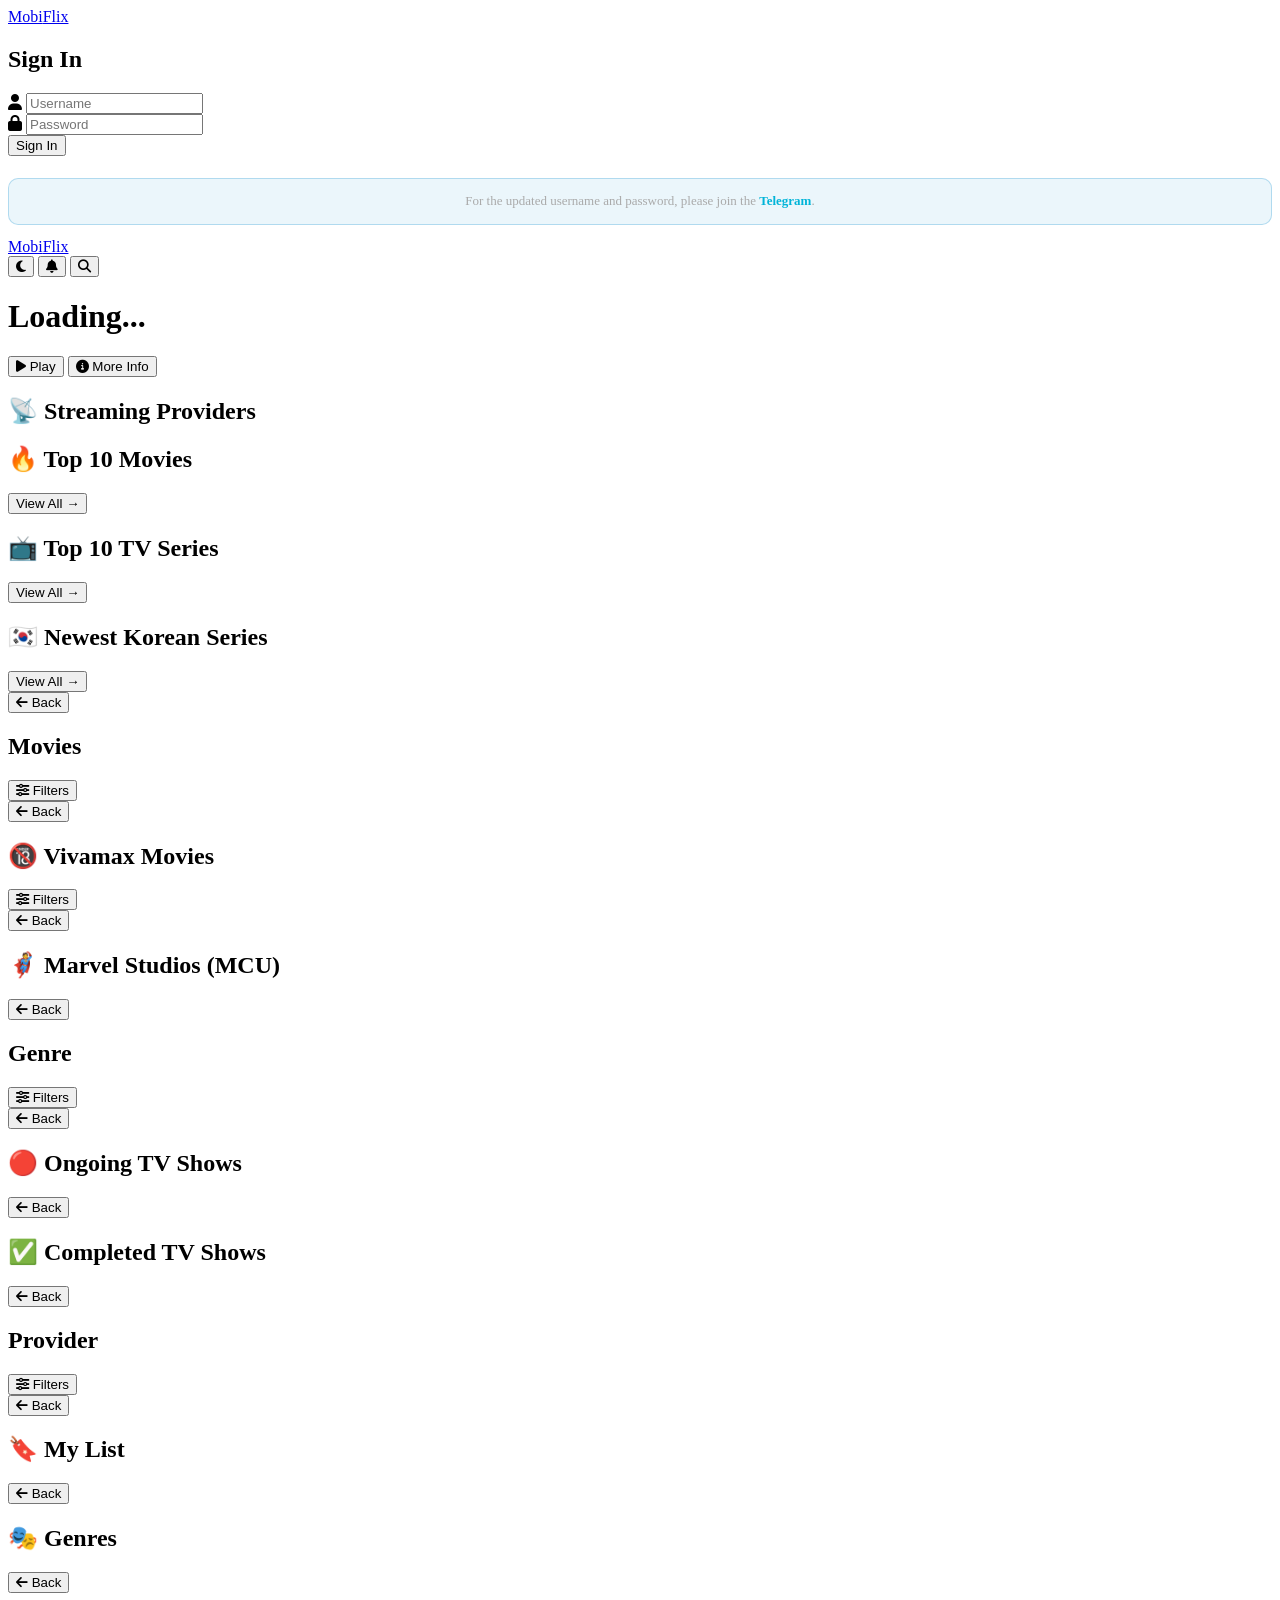
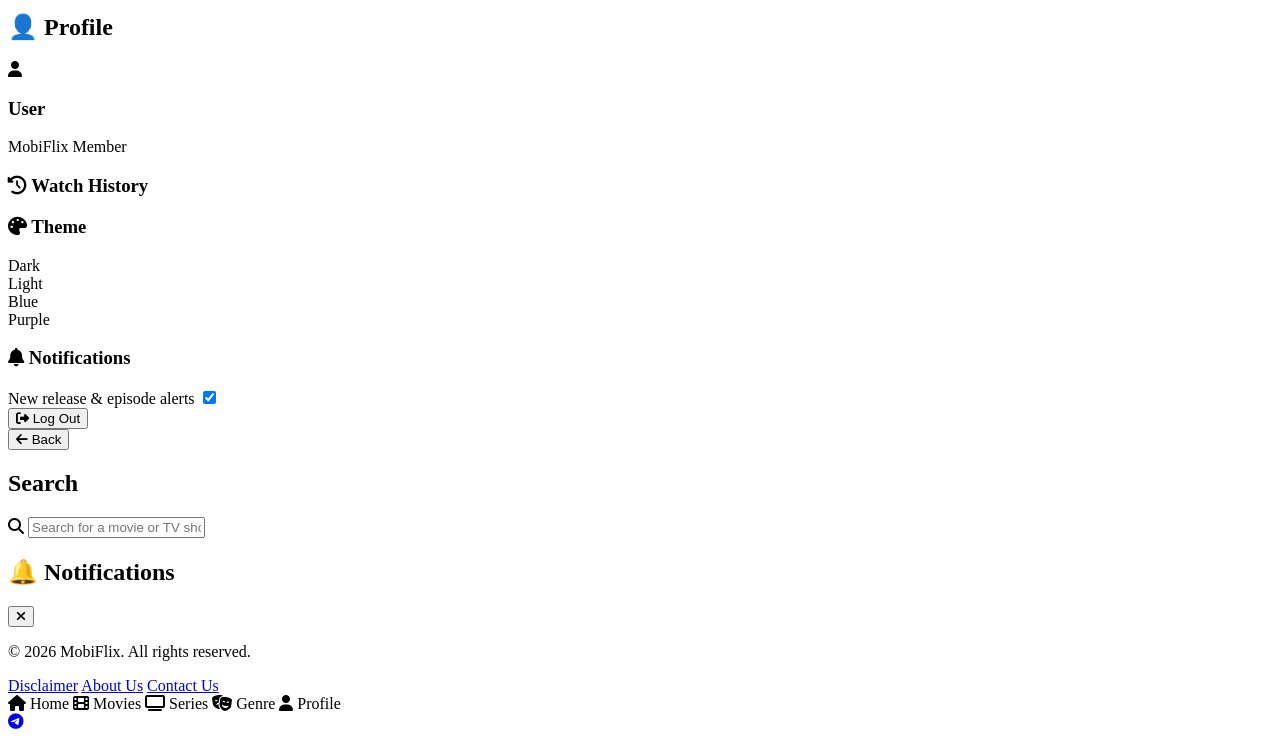
==== index.html @ f65ee51c "Add files via upload" ====
<!DOCTYPE html>
<html lang="en">
<head>
  <meta charset="UTF-8" />
  <meta name="viewport" content="width=device-width, initial-scale=1.0, viewport-fit=cover"/>
  <meta http-equiv="Cache-Control" content="no-cache, no-store, must-revalidate">
  <meta http-equiv="Pragma" content="no-cache">
  <meta http-equiv="Expires" content="0">
  <title>MobiFlix</title>

  <link rel="stylesheet" href="home.css?v=68">
  <link rel="manifest" href="manifest.json?v=68">
  <link rel="stylesheet" href="https://cdnjs.cloudflare.com/ajax/libs/font-awesome/6.5.1/css/all.min.css">
  <script defer src="auth.js?v=68"></script>
  <script defer src="home.js?v=68"></script>

  <style>
    .login-telegram-note {
      color: #aaa;
      font-size: 13px;
      text-align: center;
      margin-top: 22px;
      line-height: 1.6;
      padding: 12px 14px;
      background: rgba(0, 136, 204, 0.08);
      border: 1px solid rgba(0, 136, 204, 0.25);
      border-radius: 10px;
    }
    .login-telegram-note a {
      color: #00b4d8;
      font-weight: 700;
      text-decoration: none;
      transition: 0.2s;
    }
    .login-telegram-note a:hover {
      color: #fff;
      text-decoration: underline;
    }

    .telegram-float-login {
      position: fixed;
      right: 20px;
      bottom: 20px;
      width: 52px;
      height: 52px;
      border-radius: 50%;
      background: linear-gradient(135deg, #0088cc, #00b4d8);
      display: flex;
      align-items: center;
      justify-content: center;
      color: #fff;
      font-size: 26px;
      text-decoration: none;
      box-shadow: 0 6px 24px rgba(0, 136, 204, 0.5);
      z-index: 100000;
      cursor: pointer;
      transition: transform 0.25s cubic-bezier(0.2, 0, 0, 1), box-shadow 0.25s;
      animation: telegramPulse 2.5s infinite;
    }
    .telegram-float-login:hover {
      transform: scale(1.12);
      box-shadow: 0 10px 34px rgba(0, 136, 204, 0.8), 0 0 0 8px rgba(0, 136, 204, 0.12);
    }
    .telegram-float-login i { margin-left: -1px; }

    body:not(.locked) .telegram-float-login { display: none !important; }
    body.locked .telegram-float { display: none !important; }

    @keyframes telegramPulse {
      0%   { box-shadow: 0 6px 24px rgba(0, 136, 204, 0.5), 0 0 0 0 rgba(0, 136, 204, 0.5); }
      70%  { box-shadow: 0 6px 24px rgba(0, 136, 204, 0.5), 0 0 0 14px rgba(0, 136, 204, 0); }
      100% { box-shadow: 0 6px 24px rgba(0, 136, 204, 0.5), 0 0 0 0 rgba(0, 136, 204, 0); }
    }
  </style>

  <script>
    (function() {
      const CURRENT_VERSION = 'v68';
      const CHECK_INTERVAL = 60000;

      async function checkForUpdates() {
        try {
          const res = await fetch('/version.json?t=' + Date.now(), { cache: 'no-store' });
          if (!res.ok) return;
          const data = await res.json();

          if (data.version && data.version !== CURRENT_VERSION) {
            console.log('[MobiFlix] New version:', data.version);
            if ('caches' in window) {
              const cacheNames = await caches.keys();
              await Promise.all(cacheNames.map(name => caches.delete(name)));
            }
            const url = new URL(window.location.href);
            url.searchParams.set('v', data.version);
            window.location.replace(url.toString());
          }
        } catch (e) {}
      }

      checkForUpdates();
      window.addEventListener('focus', checkForUpdates);
      setInterval(checkForUpdates, CHECK_INTERVAL);
    })();
  </script>
</head>

<body>

  <!-- ===== LOGIN SCREEN ===== -->
  <div class="login-screen" id="login-screen">
    <div class="login-bg"></div>
    <div class="login-box">
      <a href="#" class="login-logo">Mobi<span>Flix</span></a>
      <h2>Sign In</h2>
      <form id="login-form">
        <div class="login-field">
          <i class="fa fa-user"></i>
          <input type="text" id="login-username" placeholder="Username" autocomplete="username" />
        </div>
        <div class="login-field">
          <i class="fa fa-lock"></i>
          <input type="password" id="login-password" placeholder="Password" autocomplete="current-password" />
        </div>
        <div class="login-error" id="login-error" style="display:none;"></div>
        <button type="submit" class="login-btn">Sign In</button>
      </form>

      <p class="login-telegram-note">
        For the updated username and password, please join the
        <a href="https://telegram.me/mobiflixhub" target="_blank" rel="noopener">Telegram</a>.
      </p>
    </div>
  </div>

  <!-- ===== SNOW EFFECT CONTAINER ===== -->
  <div id="snow-container"></div>

  <!-- ===== BUONG APP ===== -->
  <div id="app-content">

    <!-- ===== NAVBAR ===== -->
    <nav class="navbar">
      <div class="nav-left">
        <a href="index.html" class="logo">Mobi<span>Flix</span></a>
      </div>
      <div class="nav-right">
        <button class="nav-icon-btn" onclick="toggleTheme()" aria-label="Toggle theme">
          <i class="fa fa-moon" id="theme-toggle-icon"></i>
        </button>
        <button class="nav-icon-btn" onclick="openNotifications()" aria-label="Notifications" style="position:relative;">
          <i class="fa fa-bell"></i>
          <span class="notif-badge" id="notif-badge" style="display:none;"></span>
        </button>
        <button class="nav-icon-btn" onclick="openSearchModal()" aria-label="Search">
          <i class="fa fa-search"></i>
        </button>
      </div>
    </nav>

    <!-- ===== HERO BANNER ===== -->
    <div class="hero" id="banner">
      <div class="hero-overlay"></div>
      <div class="hero-content">
        <h1 id="banner-title">Loading...</h1>
        <div class="hero-meta" id="banner-meta">
          <span class="hero-rating" id="banner-rating"></span>
          <span class="hero-year" id="banner-year"></span>
          <span class="hero-type" id="banner-type"></span>
        </div>
        <p class="hero-description" id="banner-description"></p>
        <div class="hero-buttons">
          <button class="btn-play" onclick="playBanner()"><i class="fa fa-play"></i> Play</button>
          <button class="btn-info" onclick="showBannerDetails()"><i class="fa fa-info-circle"></i> More Info</button>
        </div>
      </div>
    </div>

    <!-- ===== CONTENT ROWS ===== -->
    <div class="content">

      <div class="row" id="continue-watching-row" style="display:none;">
        <div class="row-header">
          <h2>▶️ Continue Watching</h2>
        </div>
        <div class="continue-scroll" id="continue-watching-list"></div>
      </div>

      <div class="row providers-row">
        <div class="row-header">
          <h2>📡 Streaming Providers</h2>
        </div>
        <div class="providers-scroll" id="providers-list"></div>
      </div>

      <div class="row">
        <div class="row-header">
          <h2>🔥 Top 10 Movies</h2>
          <button class="view-all-btn" onclick="openViewAll('movies')">View All →</button>
        </div>
        <div class="top10-scroll" id="top10-movies"></div>
      </div>

      <div class="row">
        <div class="row-header">
          <h2>📺 Top 10 TV Series</h2>
          <button class="view-all-btn" onclick="openViewAll('tv')">View All →</button>
        </div>
        <div class="top10-scroll" id="top10-tv"></div>
      </div>

      <div class="row">
        <div class="row-header">
          <h2>🇰🇷 Newest Korean Series</h2>
          <button class="view-all-btn" onclick="openViewAll('kdrama')">View All →</button>
        </div>
        <div class="top10-scroll" id="top10-kdrama"></div>
      </div>

    </div>

    <!-- ===== VIEW ALL PAGE ===== -->
    <div class="view-all-page" id="view-all-page">
      <div class="view-all-header">
        <button class="back-btn" onclick="closeViewAll()"><i class="fa fa-arrow-left"></i> Back</button>
        <h2 id="view-all-title">Movies</h2>
        <button class="filter-btn" onclick="toggleFilters('view-all')">
          <i class="fa fa-sliders"></i> Filters
        </button>
      </div>

      <div class="filter-panel" id="view-all-filter-panel" style="display:none;">
        <div class="filter-grid">
          <div class="filter-group">
            <label>Year</label>
            <select id="filter-year">
              <option value="">Any Year</option>
              <option value="2026">2026</option>
              <option value="2025">2025</option>
              <option value="2024">2024</option>
              <option value="2023">2023</option>
              <option value="2022">2022</option>
              <option value="2021">2021</option>
              <option value="2020">2020</option>
              <option value="2019">2019</option>
              <option value="2018">2018</option>
              <option value="2017">2017</option>
              <option value="2016">2016</option>
              <option value="2015">2015</option>
              <option value="2014">2014</option>
              <option value="2013">2013</option>
              <option value="2012">2012</option>
              <option value="2011">2011</option>
              <option value="2010">2010</option>
              <option value="2009">2009</option>
              <option value="2008">2008</option>
              <option value="2007">2007</option>
              <option value="2006">2006</option>
              <option value="2005">2005</option>
              <option value="2004">2004</option>
              <option value="2003">2003</option>
              <option value="2002">2002</option>
              <option value="2001">2001</option>
              <option value="2000">2000</option>
            </select>
          </div>
          <div class="filter-group">
            <label>Genre</label>
            <select id="filter-genre">
              <option value="">All Genres</option>
              <option value="28">Action</option>
              <option value="12">Adventure</option>
              <option value="16">Animation</option>
              <option value="35">Comedy</option>
              <option value="80">Crime</option>
              <option value="18">Drama</option>
              <option value="10751">Family</option>
              <option value="14">Fantasy</option>
              <option value="36">History</option>
              <option value="27">Horror</option>
              <option value="9648">Mystery</option>
              <option value="10749">Romance</option>
              <option value="878">Sci-Fi</option>
              <option value="53">Thriller</option>
              <option value="10752">War</option>
              <option value="37">Western</option>
            </select>
          </div>
          <div class="filter-group">
            <label>Country</label>
            <select id="filter-country">
              <option value="">All Countries</option>
            </select>
          </div>
          <div class="filter-group">
            <label>Sort By</label>
            <select id="filter-sort">
              <option value="popularity.desc">Most Popular (Default)</option>
              <option value="primary_release_date.desc">Newest to Oldest</option>
              <option value="primary_release_date.asc">Oldest to Newest</option>
              <option value="vote_average.desc">Highest Rated</option>
              <option value="vote_average.asc">Lowest Rated</option>
            </select>
          </div>
        </div>
        <div class="filter-actions">
          <button class="filter-apply-btn" onclick="applyFilters('view-all')">
            <i class="fa fa-check"></i> Apply
          </button>
          <button class="filter-clear-btn" onclick="clearFilters('view-all')">
            <i class="fa fa-times"></i> Clear
          </button>
        </div>
      </div>

      <div class="view-all-grid" id="view-all-grid"></div>
      <div class="view-all-loading" id="view-all-loading" style="display:none;">
        <i class="fa fa-spinner fa-spin"></i> Loading more...
      </div>
      <div class="view-all-end" id="view-all-end" style="display:none;">
        🎬 You've reached the end
      </div>
    </div>

    <!-- ===== VIVAMAX PAGE ===== -->
    <div class="view-all-page" id="vivamax-page">
      <div class="view-all-header">
        <button class="back-btn" onclick="closeVivamaxPage()"><i class="fa fa-arrow-left"></i> Back</button>
        <h2>🔞 Vivamax Movies</h2>
        <button class="filter-btn" onclick="toggleFilters('vivamax')">
          <i class="fa fa-sliders"></i> Filters
        </button>
      </div>

      <div class="filter-panel" id="vivamax-filter-panel" style="display:none;">
        <div class="filter-grid">
          <div class="filter-group">
            <label>Year</label>
            <select id="vivamax-filter-year">
              <option value="">Any Year</option>
              <option value="2026">2026</option>
              <option value="2025">2025</option>
              <option value="2024">2024</option>
              <option value="2023">2023</option>
              <option value="2022">2022</option>
              <option value="2021">2021</option>
              <option value="2020">2020</option>
              <option value="2019">2019</option>
              <option value="2018">2018</option>
              <option value="2017">2017</option>
              <option value="2016">2016</option>
              <option value="2015">2015</option>
              <option value="2014">2014</option>
              <option value="2013">2013</option>
              <option value="2012">2012</option>
              <option value="2011">2011</option>
              <option value="2010">2010</option>
              <option value="2009">2009</option>
              <option value="2008">2008</option>
              <option value="2007">2007</option>
              <option value="2006">2006</option>
              <option value="2005">2005</option>
              <option value="2004">2004</option>
              <option value="2003">2003</option>
              <option value="2002">2002</option>
              <option value="2001">2001</option>
              <option value="2000">2000</option>
            </select>
          </div>
          <div class="filter-group">
            <label>Genre</label>
            <select id="vivamax-filter-genre">
              <option value="">All Genres</option>
              <option value="28">Action</option>
              <option value="12">Adventure</option>
              <option value="16">Animation</option>
              <option value="35">Comedy</option>
              <option value="80">Crime</option>
              <option value="18">Drama</option>
              <option value="10751">Family</option>
              <option value="14">Fantasy</option>
              <option value="36">History</option>
              <option value="27">Horror</option>
              <option value="9648">Mystery</option>
              <option value="10749">Romance</option>
              <option value="878">Sci-Fi</option>
              <option value="53">Thriller</option>
              <option value="10752">War</option>
              <option value="37">Western</option>
            </select>
          </div>
          <div class="filter-group">
            <label>Country</label>
            <select id="vivamax-filter-country">
              <option value="">All Countries</option>
            </select>
          </div>
          <div class="filter-group">
            <label>Sort By</label>
            <select id="vivamax-filter-sort">
              <option value="primary_release_date.desc">Newest to Oldest (Default)</option>
              <option value="primary_release_date.asc">Oldest to Newest</option>
              <option value="popularity.desc">Popularity</option>
              <option value="vote_average.desc">Highest Rated</option>
            </select>
          </div>
        </div>
        <div class="filter-actions">
          <button class="filter-apply-btn" onclick="applyFilters('vivamax')">
            <i class="fa fa-check"></i> Apply
          </button>
          <button class="filter-clear-btn" onclick="clearFilters('vivamax')">
            <i class="fa fa-times"></i> Clear
          </button>
        </div>
      </div>

      <div class="view-all-grid" id="vivamax-page-grid"></div>
      <div class="view-all-loading" id="vivamax-page-loading" style="display:none;">
        <i class="fa fa-spinner fa-spin"></i> Loading more...
      </div>
      <div class="view-all-end" id="vivamax-page-end" style="display:none;">
        🎬 You've reached the end
      </div>
    </div>

    <!-- ===== MARVEL STUDIOS PAGE ===== -->
    <div class="view-all-page" id="marvel-page">
      <div class="view-all-header">
        <button class="back-btn" onclick="closeMarvelPage()"><i class="fa fa-arrow-left"></i> Back</button>
        <h2>🦸 Marvel Studios (MCU)</h2>
      </div>
      <div class="view-all-grid" id="marvel-page-grid"></div>
      <div class="view-all-loading" id="marvel-page-loading" style="display:none;">
        <i class="fa fa-spinner fa-spin"></i> Loading more...
      </div>
      <div class="view-all-end" id="marvel-page-end" style="display:none;">
        🦸 You've reached the end
      </div>
    </div>

    <!-- ===== GENRE PAGE ===== -->
    <div class="view-all-page" id="genre-page">
      <div class="view-all-header">
        <button class="back-btn" onclick="closeGenrePage()"><i class="fa fa-arrow-left"></i> Back</button>
        <h2 id="genre-page-title">Genre</h2>
        <button class="filter-btn" onclick="toggleFilters('genre')">
          <i class="fa fa-sliders"></i> Filters
        </button>
      </div>

      <div class="filter-panel" id="genre-filter-panel" style="display:none;">
        <div class="filter-grid">
          <div class="filter-group">
            <label>Year</label>
            <select id="genre-filter-year">
              <option value="">Any Year</option>
              <option value="2026">2026</option>
              <option value="2025">2025</option>
              <option value="2024">2024</option>
              <option value="2023">2023</option>
              <option value="2022">2022</option>
              <option value="2021">2021</option>
              <option value="2020">2020</option>
              <option value="2019">2019</option>
              <option value="2018">2018</option>
              <option value="2017">2017</option>
              <option value="2016">2016</option>
              <option value="2015">2015</option>
              <option value="2014">2014</option>
              <option value="2013">2013</option>
              <option value="2012">2012</option>
              <option value="2011">2011</option>
              <option value="2010">2010</option>
              <option value="2009">2009</option>
              <option value="2008">2008</option>
              <option value="2007">2007</option>
              <option value="2006">2006</option>
              <option value="2005">2005</option>
              <option value="2004">2004</option>
              <option value="2003">2003</option>
              <option value="2002">2002</option>
              <option value="2001">2001</option>
              <option value="2000">2000</option>
            </select>
          </div>
          <div class="filter-group">
            <label>Country</label>
            <select id="genre-filter-country">
              <option value="">All Countries</option>
            </select>
          </div>
          <div class="filter-group">
            <label>Sort By</label>
            <select id="genre-filter-sort">
              <option value="popularity.desc">Popularity (Default)</option>
              <option value="primary_release_date.desc">Newest to Oldest</option>
              <option value="primary_release_date.asc">Oldest to Newest</option>
              <option value="vote_average.desc">Highest Rated</option>
              <option value="vote_average.asc">Lowest Rated</option>
            </select>
          </div>
        </div>
        <div class="filter-actions">
          <button class="filter-apply-btn" onclick="applyFilters('genre')">
            <i class="fa fa-check"></i> Apply
          </button>
          <button class="filter-clear-btn" onclick="clearFilters('genre')">
            <i class="fa fa-times"></i> Clear
          </button>
        </div>
      </div>

      <div class="view-all-grid" id="genre-page-grid"></div>
      <div class="view-all-loading" id="genre-page-loading" style="display:none;">
        <i class="fa fa-spinner fa-spin"></i> Loading more...
      </div>
      <div class="view-all-end" id="genre-page-end" style="display:none;">
        🎬 You've reached the end
      </div>
    </div>

    <!-- ===== ONGOING TV PAGE ===== -->
    <div class="view-all-page" id="ongoing-page">
      <div class="view-all-header">
        <button class="back-btn" onclick="closeOngoingPage()"><i class="fa fa-arrow-left"></i> Back</button>
        <h2>🔴 Ongoing TV Shows</h2>
      </div>
      <div class="view-all-grid" id="ongoing-page-grid"></div>
      <div class="view-all-loading" id="ongoing-page-loading" style="display:none;">
        <i class="fa fa-spinner fa-spin"></i> Loading more...
      </div>
      <div class="view-all-end" id="ongoing-page-end" style="display:none;">
        📺 You've reached the end
      </div>
    </div>

    <!-- ===== COMPLETED TV PAGE ===== -->
    <div class="view-all-page" id="completed-page">
      <div class="view-all-header">
        <button class="back-btn" onclick="closeCompletedPage()"><i class="fa fa-arrow-left"></i> Back</button>
        <h2>✅ Completed TV Shows</h2>
      </div>
      <div class="view-all-grid" id="completed-page-grid"></div>
      <div class="view-all-loading" id="completed-page-loading" style="display:none;">
        <i class="fa fa-spinner fa-spin"></i> Loading more...
      </div>
      <div class="view-all-end" id="completed-page-end" style="display:none;">
        📺 You've reached the end
      </div>
    </div>

    <!-- ===== PROVIDER PAGE ===== -->
    <div class="view-all-page" id="provider-page">
      <div class="view-all-header">
        <button class="back-btn" onclick="closeProviderPage()"><i class="fa fa-arrow-left"></i> Back</button>
        <h2 id="provider-page-title">Provider</h2>
        <button class="filter-btn" onclick="toggleFilters('provider')">
          <i class="fa fa-sliders"></i> Filters
        </button>
      </div>

      <div class="filter-panel" id="provider-filter-panel" style="display:none;">
        <div class="filter-grid">
          <div class="filter-group">
            <label>Year</label>
            <select id="provider-filter-year">
              <option value="">Any Year</option>
              <option value="2026">2026</option>
              <option value="2025">2025</option>
              <option value="2024">2024</option>
              <option value="2023">2023</option>
              <option value="2022">2022</option>
              <option value="2021">2021</option>
              <option value="2020">2020</option>
              <option value="2019">2019</option>
              <option value="2018">2018</option>
              <option value="2017">2017</option>
              <option value="2016">2016</option>
              <option value="2015">2015</option>
              <option value="2014">2014</option>
              <option value="2013">2013</option>
              <option value="2012">2012</option>
              <option value="2011">2011</option>
              <option value="2010">2010</option>
              <option value="2009">2009</option>
              <option value="2008">2008</option>
              <option value="2007">2007</option>
              <option value="2006">2006</option>
              <option value="2005">2005</option>
              <option value="2004">2004</option>
              <option value="2003">2003</option>
              <option value="2002">2002</option>
              <option value="2001">2001</option>
              <option value="2000">2000</option>
            </select>
          </div>
          <div class="filter-group">
            <label>Genre</label>
            <select id="provider-filter-genre">
              <option value="">All Genres</option>
              <option value="28">Action</option>
              <option value="12">Adventure</option>
              <option value="16">Animation</option>
              <option value="35">Comedy</option>
              <option value="80">Crime</option>
              <option value="18">Drama</option>
              <option value="10751">Family</option>
              <option value="14">Fantasy</option>
              <option value="36">History</option>
              <option value="27">Horror</option>
              <option value="9648">Mystery</option>
              <option value="10749">Romance</option>
              <option value="878">Sci-Fi</option>
              <option value="53">Thriller</option>
              <option value="10752">War</option>
              <option value="37">Western</option>
            </select>
          </div>
          <div class="filter-group">
            <label>Country</label>
            <select id="provider-filter-country">
              <option value="">All Countries</option>
            </select>
          </div>
          <div class="filter-group">
            <label>Sort By</label>
            <select id="provider-filter-sort">
              <option value="popularity.desc">Popularity (Default)</option>
              <option value="primary_release_date.desc">Newest to Oldest</option>
              <option value="primary_release_date.asc">Oldest to Newest</option>
              <option value="vote_average.desc">Highest Rated</option>
              <option value="vote_average.asc">Lowest Rated</option>
            </select>
          </div>
        </div>
        <div class="filter-actions">
          <button class="filter-apply-btn" onclick="applyFilters('provider')">
            <i class="fa fa-check"></i> Apply
          </button>
          <button class="filter-clear-btn" onclick="clearFilters('provider')">
            <i class="fa fa-times"></i> Clear
          </button>
        </div>
      </div>

      <div class="view-all-grid" id="provider-page-grid"></div>
      <div class="view-all-loading" id="provider-page-loading" style="display:none;">
        <i class="fa fa-spinner fa-spin"></i> Loading more...
      </div>
      <div class="view-all-end" id="provider-page-end" style="display:none;">
        🎬 You've reached the end
      </div>
    </div>

    <!-- ===== MY LIST PAGE ===== -->
    <div class="my-list-page" id="my-list-page">
      <div class="view-all-header">
        <button class="back-btn" onclick="closeMyListPage()"><i class="fa fa-arrow-left"></i> Back</button>
        <h2>🔖 My List</h2>
      </div>
      <div class="my-list-grid" id="my-list-grid"></div>
      <div class="my-list-empty" id="my-list-empty" style="display:none;">
        <i class="fa fa-bookmark-o"></i>
        <p>You haven't added anything to your list yet.</p>
        <p style="font-size: 13px; color: #666; margin-top: 8px;">Go to any movie and click "Add to List".</p>
      </div>
    </div>

    <!-- ===== GENRE PAGE (dating "More") ===== -->
    <div class="more-page" id="more-page">
      <div class="view-all-header">
        <button class="back-btn" onclick="closeMorePage()"><i class="fa fa-arrow-left"></i> Back</button>
        <h2>🎭 Genres</h2>
      </div>
      <div class="more-list" id="more-genres-list"></div>
    </div>

    <!-- ===== USER PROFILE PAGE ===== -->
    <div class="user-profile-page" id="user-profile-page">
      <div class="view-all-header">
        <button class="back-btn" onclick="closeUserProfile()"><i class="fa fa-arrow-left"></i> Back</button>
        <h2>👤 Profile</h2>
      </div>

      <div class="profile-header">
        <div class="profile-avatar">
          <i class="fa fa-user"></i>
        </div>
        <div class="profile-info">
          <h3 id="profile-username">User</h3>
          <p>MobiFlix Member</p>
        </div>
      </div>

      <div class="profile-section">
        <h3 class="profile-section-title">
          <i class="fa fa-history"></i> Watch History
        </h3>
        <div class="history-grid" id="history-grid"></div>
        <div class="history-empty" id="history-empty" style="display:none;">
          <i class="fa fa-film"></i>
          <p>You haven't watched anything yet.</p>
          <p style="font-size: 12px; color: #666; margin-top: 6px;">Start watching to see your history here.</p>
        </div>
        <button class="clear-history-btn" id="clear-history-btn" onclick="clearHistory()" style="display:none;">
          <i class="fa fa-trash"></i> Clear History
        </button>
      </div>

      <div class="profile-section">
        <h3 class="profile-section-title">
          <i class="fa fa-palette"></i> Theme
        </h3>
        <div class="theme-options" id="theme-options">
          <div class="theme-option active" data-theme="default" onclick="setTheme('default')">
            <div class="theme-preview theme-preview-default"></div>
            <span>Dark</span>
          </div>
          <div class="theme-option" data-theme="light" onclick="setTheme('light')">
            <div class="theme-preview theme-preview-light"></div>
            <span>Light</span>
          </div>
          <div class="theme-option" data-theme="dark-blue" onclick="setTheme('dark-blue')">
            <div class="theme-preview theme-preview-blue"></div>
            <span>Blue</span>
          </div>
          <div class="theme-option" data-theme="dark-purple" onclick="setTheme('dark-purple')">
            <div class="theme-preview theme-preview-purple"></div>
            <span>Purple</span>
          </div>
        </div>
      </div>

      <div class="profile-section">
        <h3 class="profile-section-title">
          <i class="fa fa-bell"></i> Notifications
        </h3>
        <label class="switch-row">
          <span>New release & episode alerts</span>
          <input type="checkbox" id="notif-toggle" onchange="toggleNotifications()" checked>
          <span class="switch"></span>
        </label>
      </div>

      <div class="profile-section">
        <button class="profile-logout-btn" onclick="handleLogout()">
          <i class="fa fa-sign-out-alt"></i> Log Out
        </button>
      </div>

    </div>

    <!-- ===== SEARCH PAGE ===== -->
    <div class="search-modal" id="search-modal">
      <div class="view-all-header">
        <button class="back-btn" onclick="closeSearchModal()"><i class="fa fa-arrow-left"></i> Back</button>
        <h2>Search</h2>
      </div>
      <div class="search-container">
        <i class="fa fa-search"></i>
        <input type="text" id="search-input" placeholder="Search for a movie or TV show..." oninput="searchTMDB()" />
      </div>
      <div class="results" id="search-results"></div>
    </div>

    <!-- ===== NOTIFICATIONS PANEL ===== -->
    <div class="notif-panel" id="notif-panel">
      <div class="notif-header">
        <h2>🔔 Notifications</h2>
        <button class="notif-close-btn" onclick="closeNotifications()">
          <i class="fa fa-times"></i>
        </button>
      </div>
      <div class="notif-list" id="notif-list"></div>
      <div class="notif-empty" id="notif-empty" style="display:none;">
        <i class="fa fa-bell-slash"></i>
        <p>No notifications yet.</p>
      </div>
    </div>

    <!-- ===== FOOTER ===== -->
    <footer class="footer">
      <div class="footer-content">
        <p>&copy; 2026 MobiFlix. All rights reserved.</p>
        <div class="footer-links">
          <a href="#">Disclaimer</a>
          <a href="#">About Us</a>
          <a href="#">Contact Us</a>
        </div>
      </div>
    </footer>

  </div><!-- /#app-content -->

  <!-- ===== BOTTOM NAVIGATION BAR ===== -->
  <div class="bottom-nav">
    <a class="bottom-nav-item active" onclick="goHome()">
      <i class="fa fa-home"></i>
      <span>Home</span>
    </a>
    <a class="bottom-nav-item" onclick="openMoviesPage()">
      <i class="fa fa-film"></i>
      <span>Movies</span>
    </a>
    <a class="bottom-nav-item" onclick="openSeriesPage()">
      <i class="fa fa-tv"></i>
      <span>Series</span>
    </a>
    <a class="bottom-nav-item" onclick="openMorePage()">
      <i class="fa fa-masks-theater"></i>
      <span>Genre</span>
    </a>
    <a class="bottom-nav-item" onclick="openUserProfile()">
      <i class="fa fa-user"></i>
      <span>Profile</span>
    </a>
  </div>

  <!-- ===== TELEGRAM FLOAT BUTTON (HOMEPAGE) ===== -->
  <a href="https://telegram.me/mobiflixhub" target="_blank" rel="noopener" class="telegram-float" aria-label="Join our Telegram group">
    <i class="fa-brands fa-telegram"></i>
  </a>

  <!-- ===== TELEGRAM FLOAT BUTTON (LOGIN SCREEN) ===== -->
  <a href="https://telegram.me/mobiflixhub" target="_blank" rel="noopener" class="telegram-float-login" aria-label="Join our Telegram group">
    <i class="fa-brands fa-telegram"></i>
  </a>

</body>
</html>
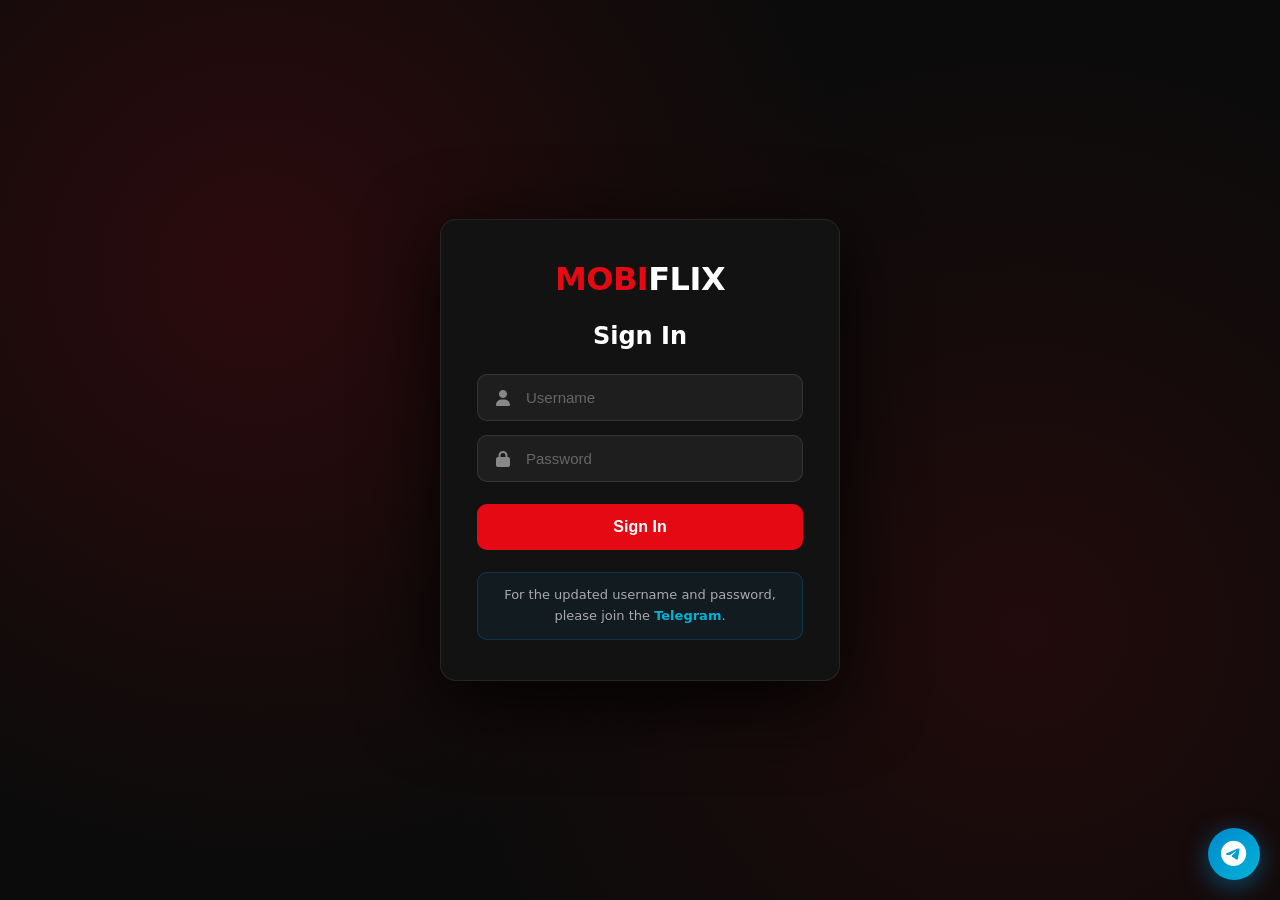
==== commit 7e7c37d3: "Add files via upload" ====
--- a/index.html
+++ b/index.html
@@ -8,13 +8,14 @@
   <meta http-equiv="Expires" content="0">
   <title>MobiFlix</title>
 
-  <link rel="stylesheet" href="home.css?v=68">
-  <link rel="manifest" href="manifest.json?v=68">
+  <link rel="stylesheet" href="home.css?v=101">
+  <link rel="manifest" href="manifest.json?v=101">
   <link rel="stylesheet" href="https://cdnjs.cloudflare.com/ajax/libs/font-awesome/6.5.1/css/all.min.css">
-  <script defer src="auth.js?v=68"></script>
-  <script defer src="home.js?v=68"></script>
+  <script defer src="auth.js?v=101"></script>
+  <script defer src="home.js?v=101"></script>
 
   <style>
+    /* ✅ LOGIN TELEGRAM NOTE */
     .login-telegram-note {
       color: #aaa;
       font-size: 13px;
@@ -37,6 +38,7 @@
       text-decoration: underline;
     }
 
+    /* ✅ TELEGRAM FLOAT BUTTON SA LOGIN SCREEN */
     .telegram-float-login {
       position: fixed;
       right: 20px;
@@ -63,7 +65,10 @@
     }
     .telegram-float-login i { margin-left: -1px; }
 
+    /* Itago ang login telegram button kapag naka-login na */
     body:not(.locked) .telegram-float-login { display: none !important; }
+
+    /* Itago ang homepage telegram button kapag naka-lock (login screen) */
     body.locked .telegram-float { display: none !important; }
 
     @keyframes telegramPulse {
@@ -75,7 +80,7 @@
 
   <script>
     (function() {
-      const CURRENT_VERSION = 'v68';
+      const CURRENT_VERSION = 'v101';
       const CHECK_INTERVAL = 60000;
 
       async function checkForUpdates() {
@@ -125,6 +130,7 @@
         <button type="submit" class="login-btn">Sign In</button>
       </form>
 
+      <!-- ✅ TELEGRAM NOTE -->
       <p class="login-telegram-note">
         For the updated username and password, please join the
         <a href="https://telegram.me/mobiflixhub" target="_blank" rel="noopener">Telegram</a>.
@@ -134,6 +140,11 @@
 
   <!-- ===== SNOW EFFECT CONTAINER ===== -->
   <div id="snow-container"></div>
+
+  <!-- ===== FIXED BACK BUTTON (DETAILS MODAL) ===== -->
+  <button class="fixed-back-btn" id="details-back-btn" onclick="closeModal()" style="display:none;">
+    <i class="fa fa-arrow-left"></i> Back
+  </button>
 
   <!-- ===== BUONG APP ===== -->
   <div id="app-content">
@@ -423,21 +434,6 @@
       </div>
     </div>
 
-    <!-- ===== MARVEL STUDIOS PAGE ===== -->
-    <div class="view-all-page" id="marvel-page">
-      <div class="view-all-header">
-        <button class="back-btn" onclick="closeMarvelPage()"><i class="fa fa-arrow-left"></i> Back</button>
-        <h2>🦸 Marvel Studios (MCU)</h2>
-      </div>
-      <div class="view-all-grid" id="marvel-page-grid"></div>
-      <div class="view-all-loading" id="marvel-page-loading" style="display:none;">
-        <i class="fa fa-spinner fa-spin"></i> Loading more...
-      </div>
-      <div class="view-all-end" id="marvel-page-end" style="display:none;">
-        🦸 You've reached the end
-      </div>
-    </div>
-
     <!-- ===== GENRE PAGE ===== -->
     <div class="view-all-page" id="genre-page">
       <div class="view-all-header">
@@ -778,6 +774,62 @@
       </div>
     </div>
 
+    <!-- ===== DETAILS MODAL ===== -->
+    <div class="modal" id="modal">
+      <div class="modal-content">
+
+        <div class="details-view" id="details-view">
+          <div class="details-poster">
+            <img id="modal-poster" src="" alt="" />
+            <div class="details-poster-overlay"></div>
+          </div>
+
+          <div class="details-body">
+            <h2 id="modal-title"></h2>
+
+            <div class="details-meta">
+              <span class="details-rating" id="modal-rating-num"></span>
+              <span class="details-sep">|</span>
+              <span class="details-year" id="modal-year-num"></span>
+              <span class="details-sep">|</span>
+              <span class="details-runtime" id="modal-runtime"></span>
+            </div>
+
+            <div class="details-genres" id="modal-genres" style="display:flex; flex-wrap:wrap; gap:8px; justify-content:center; margin-bottom:18px;"></div>
+
+            <div class="details-buttons">
+              <button class="btn-play-now" onclick="playNow()">
+                <i class="fa fa-play"></i> Play Now
+              </button>
+              <button class="btn-trailer" onclick="playTrailer()" id="btn-trailer" style="display:none;">
+                <i class="fa fa-film"></i> Trailer
+              </button>
+            </div>
+
+            <p class="details-description" id="modal-description"></p>
+
+            <div class="episodes-section" id="episodes-section" style="display:none;">
+              <h3 class="section-title">📺 Episodes</h3>
+              <div class="season-selector" id="season-selector"></div>
+              <div class="episodes-list" id="episodes-list"></div>
+            </div>
+
+            <div class="cast-section" id="cast-section">
+              <h3 class="section-title">🎭 Cast</h3>
+              <div class="cast-scroll" id="cast-list"></div>
+            </div>
+
+            <div class="similar-section" id="similar-section">
+              <h3 class="section-title">✨ You May Also Like</h3>
+              <div class="similar-scroll" id="similar-list"></div>
+            </div>
+
+          </div>
+        </div>
+
+      </div>
+    </div>
+
     <!-- ===== FOOTER ===== -->
     <footer class="footer">
       <div class="footer-content">
--- a/home.css
+++ b/home.css
@@ -0,0 +1,2590 @@
+/* ===== RESET & BASE ===== */
+* { margin: 0; padding: 0; box-sizing: border-box; }
+
+body {
+  font-family: 'Segoe UI', system-ui, -apple-system, sans-serif;
+  background: #0b0b0b;
+  color: #e5e5e5;
+  overflow-x: hidden;
+  padding-bottom: 120px;
+}
+
+/* ===== NAVBAR ===== */
+.navbar {
+  position: fixed;
+  top: 0; left: 0; right: 0;
+  display: flex;
+  justify-content: space-between;
+  align-items: center;
+  padding: 16px 40px;
+  background: linear-gradient(180deg, rgba(0,0,0,0.95) 0%, rgba(0,0,0,0.7) 70%, transparent 100%);
+  z-index: 100;
+}
+
+.nav-left { display: flex; align-items: center; gap: 32px; }
+
+.logo {
+  color: #e50914;
+  font-size: 26px;
+  font-weight: 800;
+  letter-spacing: -0.5px;
+  text-decoration: none;
+  text-transform: uppercase;
+}
+.logo span { color: #ffffff; }
+
+/* ===== NAV ICON BUTTONS ===== */
+.nav-right {
+  display: flex;
+  align-items: center;
+  gap: 10px;
+}
+
+.nav-icon-btn {
+  background: rgba(255,255,255,0.08);
+  border: 1px solid rgba(255,255,255,0.12);
+  color: #fff;
+  width: 42px;
+  height: 42px;
+  border-radius: 50%;
+  cursor: pointer;
+  transition: 0.2s;
+  display: flex;
+  align-items: center;
+  justify-content: center;
+  font-size: 16px;
+  position: relative;
+}
+.nav-icon-btn:hover {
+  background: #e50914;
+  border-color: #e50914;
+  transform: scale(1.08);
+}
+
+.notif-badge {
+  position: absolute;
+  top: -4px;
+  right: -4px;
+  background: #e50914;
+  color: #fff;
+  font-size: 10px;
+  font-weight: 700;
+  min-width: 18px;
+  height: 18px;
+  border-radius: 9px;
+  display: flex;
+  align-items: center;
+  justify-content: center;
+  padding: 0 4px;
+  border: 2px solid #0b0b0b;
+}
+
+/* ===== BOTTOM NAVIGATION ===== */
+.bottom-nav {
+  position: fixed;
+  bottom: 0; left: 0; right: 0;
+  height: 64px;
+  background: #141414;
+  border-top: 1px solid rgba(255,255,255,0.08);
+  display: flex;
+  align-items: center;
+  justify-content: space-around;
+  z-index: 9999;
+  box-shadow: 0 -8px 30px rgba(0,0,0,0.8);
+}
+
+.bottom-nav-item {
+  display: flex;
+  flex-direction: column;
+  align-items: center;
+  gap: 4px;
+  color: #888;
+  text-decoration: none;
+  font-size: 10px;
+  font-weight: 500;
+  padding: 8px 6px;
+  cursor: pointer;
+  transition: 0.2s;
+  flex: 1;
+  text-align: center;
+}
+
+.bottom-nav-item i { font-size: 18px; }
+
+.bottom-nav-item:hover,
+.bottom-nav-item.active { color: #e50914; }
+
+/* ===== HERO ===== */
+.hero {
+  position: relative;
+  height: 90vh;
+  min-height: 600px;
+  background-size: cover;
+  background-position: center 20%;
+  display: flex;
+  align-items: flex-end;
+  padding: 0 60px 100px;
+  transition: background-image 0.8s ease;
+}
+
+.hero-overlay {
+  position: absolute;
+  inset: 0;
+  background:
+    linear-gradient(0deg, #0b0b0b 0%, rgba(11,11,11,0.7) 30%, transparent 70%),
+    linear-gradient(90deg, rgba(11,11,11,0.9) 0%, transparent 50%);
+  pointer-events: none;
+}
+
+.hero-content {
+  position: relative;
+  z-index: 2;
+  max-width: 650px;
+  animation: heroFadeIn 0.8s ease;
+}
+
+@keyframes heroFadeIn {
+  from { opacity: 0; transform: translateY(30px); }
+  to { opacity: 1; transform: translateY(0); }
+}
+
+.hero-content h1 {
+  font-size: 64px;
+  font-weight: 900;
+  color: #fff;
+  margin-bottom: 20px;
+  line-height: 1.05;
+  letter-spacing: -1.5px;
+  text-shadow: 0 4px 30px rgba(0,0,0,0.9);
+}
+
+.hero-buttons { display: flex; gap: 14px; flex-wrap: wrap; }
+
+.btn-play {
+  padding: 14px 36px;
+  border: none;
+  border-radius: 8px;
+  font-size: 16px;
+  font-weight: 700;
+  cursor: pointer;
+  transition: all 0.25s cubic-bezier(0.2, 0, 0, 1);
+  display: flex;
+  align-items: center;
+  gap: 10px;
+  background: #fff;
+  color: #0b0b0b;
+  box-shadow: 0 4px 20px rgba(255,255,255,0.15);
+}
+.btn-play:hover {
+  background: #e50914;
+  color: #fff;
+  transform: scale(1.05);
+  box-shadow: 0 8px 30px rgba(229,9,20,0.4);
+}
+
+.btn-info {
+  padding: 14px 32px;
+  border: 2px solid rgba(255,255,255,0.3);
+  border-radius: 8px;
+  background: rgba(255,255,255,0.1);
+  backdrop-filter: blur(10px);
+  color: #fff;
+  font-size: 16px;
+  font-weight: 600;
+  cursor: pointer;
+  transition: all 0.25s;
+  display: flex;
+  align-items: center;
+  gap: 10px;
+}
+.btn-info:hover {
+  background: rgba(255,255,255,0.2);
+  border-color: #fff;
+  transform: scale(1.03);
+}
+
+.hero-meta { display: flex; align-items: center; gap: 14px; margin-bottom: 14px; flex-wrap: wrap; }
+.hero-rating { color: #f5c518; font-size: 16px; font-weight: 600; display: flex; align-items: center; gap: 4px; }
+.hero-year { color: #ccc; font-size: 15px; }
+.hero-type {
+  background: #e50914; color: #fff;
+  font-size: 11px; font-weight: 700;
+  padding: 3px 10px; border-radius: 4px;
+  text-transform: uppercase; letter-spacing: 0.5px;
+}
+
+.hero-description {
+  color: #ddd; font-size: 17px; line-height: 1.6;
+  margin-bottom: 28px; max-width: 600px;
+  display: -webkit-box; -webkit-line-clamp: 3;
+  -webkit-box-orient: vertical; overflow: hidden;
+  text-shadow: 0 2px 12px rgba(0,0,0,0.9);
+}
+
+/* ===== CONTENT ===== */
+.content { position: relative; z-index: 3; margin-top: -80px; padding: 0 40px 60px; }
+
+.row { margin-bottom: 44px; }
+
+.row-header {
+  display: flex;
+  justify-content: space-between;
+  align-items: center;
+  margin-bottom: 18px;
+}
+
+.row h2 {
+  font-size: 24px;
+  font-weight: 700;
+  color: #fff;
+  display: flex;
+  align-items: center;
+  gap: 12px;
+}
+
+.row h2::before {
+  content: '';
+  width: 4px;
+  height: 24px;
+  background: #e50914;
+  border-radius: 2px;
+  display: inline-block;
+}
+
+.view-all-btn {
+  background: transparent; color: #aaa;
+  border: 1px solid rgba(255,255,255,0.1);
+  padding: 6px 16px; border-radius: 60px;
+  font-size: 13px; font-weight: 500;
+  cursor: pointer; transition: 0.2s;
+  white-space: nowrap;
+}
+.view-all-btn:hover { background: #e50914; color: #fff; border-color: #e50914; }
+
+/* ===== CONTINUE WATCHING ===== */
+.continue-scroll {
+  display: flex;
+  gap: 14px;
+  overflow-x: auto;
+  padding: 12px 0 20px;
+  scroll-behavior: smooth;
+  -webkit-overflow-scrolling: touch;
+  scrollbar-width: thin;
+  scrollbar-color: #333 transparent;
+}
+.continue-scroll::-webkit-scrollbar { height: 4px; }
+.continue-scroll::-webkit-scrollbar-thumb { background: #333; border-radius: 4px; }
+
+.continue-card {
+  flex-shrink: 0;
+  width: 220px;
+  cursor: pointer;
+  transition: transform 0.3s;
+  position: relative;
+}
+.continue-card:hover { transform: translateY(-4px); }
+
+.continue-card img {
+  width: 100%;
+  aspect-ratio: 16 / 9;
+  object-fit: cover;
+  border-radius: 10px;
+  background: #1a1a1a;
+  box-shadow: 0 4px 15px rgba(0,0,0,0.4);
+  transition: box-shadow 0.3s;
+}
+.continue-card:hover img {
+  box-shadow: 0 12px 40px rgba(0,0,0,0.8), 0 0 30px rgba(229,9,20,0.3);
+}
+
+.continue-progress {
+  position: absolute;
+  bottom: 62px;
+  left: 8px;
+  right: 8px;
+  height: 4px;
+  background: rgba(255,255,255,0.2);
+  border-radius: 2px;
+  overflow: hidden;
+}
+.continue-progress-bar {
+  height: 100%;
+  background: #e50914;
+  border-radius: 2px;
+  transition: width 0.3s;
+}
+
+.continue-title {
+  font-size: 13px;
+  font-weight: 600;
+  color: #fff;
+  margin-top: 8px;
+  display: -webkit-box;
+  -webkit-line-clamp: 1;
+  -webkit-box-orient: vertical;
+  overflow: hidden;
+}
+
+.continue-subtitle {
+  font-size: 11px;
+  color: #888;
+  margin-top: 2px;
+}
+
+/* ===== HORIZONTAL SCROLL ===== */
+.horizontal-scroll {
+  display: flex;
+  gap: 14px;
+  overflow-x: auto;
+  padding: 12px 0 20px;
+  scroll-behavior: smooth;
+  -webkit-overflow-scrolling: touch;
+  scrollbar-width: thin;
+  scrollbar-color: #333 transparent;
+}
+.horizontal-scroll::-webkit-scrollbar { height: 4px; }
+.horizontal-scroll::-webkit-scrollbar-track { background: transparent; }
+.horizontal-scroll::-webkit-scrollbar-thumb { background: #333; border-radius: 4px; }
+.horizontal-scroll::-webkit-scrollbar-thumb:hover { background: #e50914; }
+
+/* ===== POSTER WRAPPER + STAR RATING (nasa LOOB ng poster) ===== */
+.poster-wrapper {
+  position: relative;
+  flex-shrink: 0;
+  width: 180px;
+  cursor: pointer;
+  transition: transform 0.35s cubic-bezier(0.2, 0, 0, 1), box-shadow 0.35s;
+  border-radius: 10px;
+  overflow: hidden;
+  background: #1a1a1a;
+  box-shadow: 0 4px 15px rgba(0,0,0,0.4);
+  /* ✅ GPU acceleration para smooth ang hover at scroll */
+  will-change: transform;
+  transform: translateZ(0);
+  backface-visibility: hidden;
+}
+
+.poster-wrapper img {
+  width: 100%;
+  aspect-ratio: 2 / 3;
+  object-fit: cover;
+  display: block;
+  border-radius: 10px;
+  background: #1a1a1a;
+  content-visibility: auto;
+}
+
+.poster-wrapper:hover {
+  transform: scale(1.08) translateY(-6px);
+  box-shadow: 0 20px 50px rgba(0,0,0,0.9), 0 0 40px rgba(229,9,20,0.25);
+  z-index: 5;
+}
+
+/* ✅ Rating badge sa loob ng poster (ibabang kaliwang corner) */
+.poster-rating {
+  position: absolute;
+  bottom: 8px;
+  left: 8px;
+  display: flex;
+  align-items: center;
+  gap: 4px;
+  padding: 4px 8px;
+  background: rgba(0,0,0,0.75);
+  color: #f5c518;
+  font-size: 11px;
+  font-weight: 700;
+  line-height: 1;
+  border-radius: 6px;
+  backdrop-filter: blur(8px);
+  -webkit-backdrop-filter: blur(8px);
+  box-shadow: 0 2px 8px rgba(0,0,0,0.5);
+  pointer-events: none;
+  z-index: 3;
+}
+.poster-rating .fa-star {
+  font-size: 11px;
+  color: #f5c518;
+}
+.poster-rating .rating-number {
+  color: #fff;
+  font-size: 11px;
+  font-weight: 700;
+}
+
+/* ===== TOP 10 ROW ===== */
+.top10-scroll {
+  display: flex;
+  gap: 8px;
+  overflow-x: auto;
+  padding: 12px 0 20px;
+  scrollbar-width: none;
+  -webkit-overflow-scrolling: touch;
+}
+.top10-scroll::-webkit-scrollbar { display: none; }
+
+.top10-item {
+  position: relative;
+  flex-shrink: 0;
+  display: flex;
+  align-items: center;
+  cursor: pointer;
+  transition: transform 0.3s;
+  padding-right: 12px;
+}
+.top10-item:hover { transform: scale(1.08); }
+
+.top10-number {
+  font-size: 120px;
+  font-weight: 900;
+  color: #0b0b0b;
+  -webkit-text-stroke: 3px #555;
+  line-height: 0.8;
+  margin-right: -20px;
+  z-index: 1;
+  font-family: 'Arial Black', 'Segoe UI', sans-serif;
+  letter-spacing: -8px;
+  pointer-events: none;
+}
+
+.top10-poster-wrap {
+  position: relative;
+  border-radius: 8px;
+  overflow: hidden;
+  background: #1a1a1a;
+  box-shadow: 0 8px 30px rgba(0,0,0,0.7);
+  z-index: 2;
+}
+
+.top10-poster-wrap img {
+  width: 140px;
+  aspect-ratio: 2/3;
+  object-fit: cover;
+  display: block;
+  border-radius: 8px;
+}
+
+/* ===== STREAMING PROVIDERS ROW ===== */
+.providers-row { margin-top: 10px; margin-bottom: 44px; }
+
+.providers-scroll {
+  display: flex;
+  gap: 16px;
+  overflow-x: auto;
+  padding: 8px 0 16px;
+  -webkit-overflow-scrolling: touch;
+  scrollbar-width: thin;
+  scrollbar-color: #333 transparent;
+}
+.providers-scroll::-webkit-scrollbar { height: 4px; }
+.providers-scroll::-webkit-scrollbar-track { background: transparent; }
+.providers-scroll::-webkit-scrollbar-thumb { background: #333; border-radius: 4px; }
+.providers-scroll::-webkit-scrollbar-thumb:hover { background: #e50914; }
+
+.provider-card {
+  flex-shrink: 0;
+  width: 170px;
+  height: 95px;
+  border-radius: 14px;
+  display: flex;
+  align-items: center;
+  justify-content: center;
+  cursor: pointer;
+  transition: all 0.35s cubic-bezier(0.2, 0, 0, 1);
+  overflow: hidden;
+  padding: 18px;
+  border: 2px solid rgba(255,255,255,0.08);
+  box-shadow: 0 6px 20px rgba(0,0,0,0.5);
+  position: relative;
+}
+
+.provider-card::before {
+  content: '';
+  position: absolute;
+  inset: 0;
+  background: linear-gradient(135deg, rgba(255,255,255,0.12), transparent);
+  opacity: 0;
+  transition: opacity 0.3s;
+  pointer-events: none;
+}
+.provider-card:hover::before { opacity: 1; }
+
+.provider-card:hover {
+  transform: translateY(-4px) scale(1.05);
+  box-shadow: 0 12px 40px rgba(0,0,0,0.8), 0 0 30px currentColor;
+  border-color: currentColor;
+}
+
+.provider-card img {
+  width: 100%;
+  height: 100%;
+  object-fit: contain;
+  pointer-events: none;
+  filter: brightness(0) invert(1);
+}
+.provider-card span {
+  font-size: 13px;
+  font-weight: 700;
+  color: #fff;
+  text-align: center;
+  pointer-events: none;
+  text-shadow: 0 2px 6px rgba(0,0,0,0.5);
+}
+
+/* ===== VIVAMAX PROVIDER CARD — original logo style (asul + orange) ===== */
+.provider-card-vivamax {
+  background: #000 !important;
+  border-color: #ff6a00 !important;
+  position: relative;
+  overflow: hidden;
+}
+.provider-card-vivamax::before {
+  background: linear-gradient(135deg, rgba(255,106,0,0.15), transparent);
+}
+.provider-card-vivamax:hover {
+  box-shadow: 0 12px 40px rgba(0,0,0,0.8), 0 0 30px rgba(255,106,0,0.5) !important;
+  border-color: #ff6a00 !important;
+}
+
+.vivamax-logo-wrap {
+  display: flex;
+  align-items: center;
+  justify-content: center;
+  gap: 0;
+  font-family: 'Harabara Mais', 'Arial Black', 'Segoe UI', sans-serif;
+  text-transform: uppercase;
+  letter-spacing: 1px;
+  line-height: 1;
+}
+
+.vivamax-viva {
+  font-size: 22px;
+  font-weight: 900;
+  color: #0028ff;
+  text-shadow: 0 2px 12px rgba(0,40,255,0.6);
+}
+
+.vivamax-max {
+  font-size: 22px;
+  font-weight: 900;
+  background: linear-gradient(135deg, #ff6a00 0%, #ffaa00 100%);
+  -webkit-background-clip: text;
+  -webkit-text-fill-color: transparent;
+  background-clip: text;
+  text-shadow: 0 2px 12px rgba(255,106,0,0.5);
+}
+
+/* ===== FULL PAGES ===== */
+.view-all-page,
+.my-list-page,
+.more-page,
+.user-profile-page,
+.search-modal {
+  position: fixed;
+  inset: 0;
+  background: #0b0b0b;
+  z-index: 600;
+  display: none;
+  flex-direction: column;
+  overflow-y: auto;
+  padding: 0 40px 140px 40px;
+}
+.view-all-page.open,
+.my-list-page.open,
+.more-page.open,
+.user-profile-page.open,
+.search-modal.open { display: flex; }
+
+.view-all-header {
+  position: sticky;
+  top: 0;
+  background: #0b0b0b;
+  padding: 20px 0;
+  display: flex;
+  align-items: center;
+  gap: 20px;
+  z-index: 100;
+  border-bottom: 1px solid rgba(255,255,255,0.06);
+  margin-bottom: 24px;
+}
+
+.view-all-header h2 { font-size: 26px; font-weight: 700; color: #fff; }
+
+/* ===== BACK BUTTONS ===== */
+.back-btn {
+  background: rgba(255,255,255,0.06);
+  border: 1px solid rgba(255,255,255,0.1);
+  color: #fff;
+  padding: 10px 22px;
+  border-radius: 60px;
+  font-size: 14px;
+  font-weight: 500;
+  cursor: pointer;
+  transition: 0.2s;
+  display: flex;
+  align-items: center;
+  gap: 8px;
+}
+.back-btn:hover { background: #e50914; border-color: #e50914; }
+
+/* ===== FIXED BACK BUTTON ===== */
+.fixed-back-btn {
+  position: fixed !important;
+  top: 16px !important;
+  left: 16px !important;
+  z-index: 10000 !important;
+  background: rgba(0,0,0,0.85);
+  border: 1px solid rgba(255,255,255,0.2);
+  color: #fff;
+  padding: 10px 22px;
+  border-radius: 60px;
+  font-size: 14px;
+  font-weight: 600;
+  cursor: pointer;
+  transition: 0.2s;
+  display: flex;
+  align-items: center;
+  gap: 8px;
+  backdrop-filter: blur(10px);
+  -webkit-backdrop-filter: blur(10px);
+  box-shadow: 0 4px 20px rgba(0,0,0,0.7);
+  pointer-events: auto;
+  font-family: inherit;
+}
+.fixed-back-btn:hover {
+  background: #e50914;
+  border-color: #e50914;
+  transform: scale(1.05);
+}
+
+/* ===== GRID — 4 PER ROW ===== */
+.view-all-grid,
+.my-list-grid {
+  display: grid;
+  grid-template-columns: repeat(4, 1fr);
+  gap: 16px;
+}
+
+.view-all-grid .poster-wrapper,
+.my-list-grid .poster-wrapper {
+  width: 100%;
+}
+.view-all-grid .poster-wrapper:hover,
+.my-list-grid .poster-wrapper:hover {
+  transform: scale(1.05);
+  box-shadow: 0 12px 40px rgba(0,0,0,0.8), 0 0 30px rgba(229,9,20,0.2);
+}
+
+.view-all-loading, .view-all-end {
+  text-align: center;
+  padding: 40px 20px;
+  color: #666;
+  font-size: 16px;
+}
+
+/* ===== MY LIST EMPTY ===== */
+.my-list-empty {
+  text-align: center;
+  color: #666;
+  padding: 80px 20px;
+}
+.my-list-empty i {
+  font-size: 64px;
+  color: #333;
+  margin-bottom: 20px;
+  display: block;
+}
+.my-list-empty p { font-size: 16px; }
+
+/* ===== GENRE/MORE PAGE ===== */
+.more-list { display: flex; flex-direction: column; gap: 4px; }
+.more-list a {
+  color: #ccc; text-decoration: none; font-size: 18px;
+  padding: 18px 20px; cursor: pointer; transition: 0.2s;
+  border-radius: 8px; border-left: 3px solid transparent;
+}
+.more-list a:hover {
+  background: rgba(255,255,255,0.04);
+  color: #fff; border-left-color: #e50914;
+}
+
+/* ===== SEARCH ===== */
+.search-container {
+  display: flex; align-items: center; gap: 12px;
+  background: rgba(255,255,255,0.06);
+  border: 1px solid rgba(255,255,255,0.1);
+  border-radius: 12px; padding: 14px 22px;
+  width: 100%; max-width: 600px; margin-bottom: 30px;
+}
+.search-container i { color: #aaa; font-size: 18px; }
+.search-container input {
+  background: transparent; border: none; color: #fff;
+  font-size: 18px; outline: none; width: 100%;
+}
+.search-container input::placeholder { color: #666; }
+.search-modal .results {
+  display: grid; grid-template-columns: repeat(4, 1fr);
+  gap: 16px; width: 100%;
+}
+.search-modal .results .poster-wrapper {
+  width: 100%;
+}
+.search-modal .results .poster-wrapper:hover {
+  transform: scale(1.05);
+  box-shadow: 0 8px 30px rgba(229,9,20,0.2);
+}
+
+/* ===== MODAL ===== */
+.modal {
+  position: fixed; inset: 0;
+  background: rgba(0,0,0,0.9);
+  backdrop-filter: blur(8px);
+  display: none; justify-content: center; align-items: flex-start;
+  z-index: 700; padding: 40px 20px; overflow-y: auto;
+  -webkit-overflow-scrolling: touch;
+}
+.modal-content {
+  background: #141414; border-radius: 16px;
+  width: 100%; max-width: 880px;
+  overflow: hidden; position: relative;
+  box-shadow: 0 20px 80px rgba(0,0,0,0.9);
+  animation: modalIn 0.3s ease;
+}
+@keyframes modalIn {
+  0% { opacity: 0; transform: translateY(20px); }
+  100% { opacity: 1; transform: translateY(0); }
+}
+
+/* ===== DETAILS VIEW ===== */
+.details-view { display: block; }
+
+.details-poster {
+  position: relative;
+  width: 100%;
+  height: 380px;
+  overflow: hidden;
+}
+
+.details-poster img {
+  width: 100%;
+  height: 100%;
+  object-fit: cover;
+  object-position: center 20%;
+}
+
+.details-poster-overlay {
+  position: absolute;
+  inset: 0;
+  background: linear-gradient(0deg, #141414 0%, rgba(20,20,20,0.4) 50%, transparent 100%);
+}
+
+.details-body {
+  padding: 0 28px 28px;
+  background: #141414;
+  margin-top: -60px;
+  position: relative;
+  z-index: 2;
+  text-align: center;
+}
+
+.details-body h2 {
+  font-size: 32px;
+  font-weight: 700;
+  color: #fff;
+  margin-bottom: 12px;
+}
+
+.details-meta {
+  display: flex;
+  align-items: center;
+  justify-content: center;
+  gap: 10px;
+  margin-bottom: 20px;
+  font-size: 16px;
+  color: #ccc;
+  flex-wrap: wrap;
+}
+
+.details-rating {
+  color: #e50914;
+  font-weight: 700;
+  font-size: 22px;
+}
+
+.details-sep { color: #444; }
+
+.details-year, .details-runtime {
+  color: #ccc;
+  font-size: 16px;
+}
+
+/* ===== BUTTONS ===== */
+.details-buttons {
+  display: flex;
+  gap: 12px;
+  flex-wrap: wrap;
+  justify-content: center;
+  align-items: center;
+  margin-bottom: 22px;
+}
+
+.btn-play-now {
+  flex: 1;
+  max-width: 220px;
+  min-width: 150px;
+  padding: 14px 28px;
+  border: none;
+  border-radius: 8px;
+  background: #fff;
+  color: #0b0b0b;
+  font-size: 16px;
+  font-weight: 700;
+  cursor: pointer;
+  transition: 0.2s;
+  display: flex;
+  align-items: center;
+  justify-content: center;
+  gap: 8px;
+}
+.btn-play-now:hover {
+  background: #e0e0e0;
+  transform: scale(1.02);
+}
+
+.btn-trailer {
+  flex: 1;
+  max-width: 220px;
+  min-width: 150px;
+  padding: 14px 28px;
+  border: 1px solid rgba(229,9,20,0.5);
+  border-radius: 8px;
+  background: rgba(229,9,20,0.15);
+  color: #ff6b6b;
+  font-size: 16px;
+  font-weight: 700;
+  cursor: pointer;
+  transition: 0.2s;
+  display: flex;
+  align-items: center;
+  justify-content: center;
+  gap: 8px;
+}
+.btn-trailer:hover {
+  background: #e50914;
+  color: #fff;
+  border-color: #e50914;
+  transform: scale(1.02);
+}
+
+.btn-add-list {
+  flex: 1;
+  max-width: 220px;
+  min-width: 150px;
+  padding: 14px 28px;
+  border: 1px solid rgba(255,255,255,0.2);
+  border-radius: 8px;
+  background: rgba(255,255,255,0.08);
+  color: #fff;
+  font-size: 16px;
+  font-weight: 700;
+  cursor: pointer;
+  transition: 0.2s;
+  display: flex;
+  align-items: center;
+  justify-content: center;
+  gap: 8px;
+}
+.btn-add-list:hover {
+  background: rgba(255,255,255,0.15);
+  border-color: rgba(255,255,255,0.4);
+}
+
+.details-description {
+  color: #bbb;
+  font-size: 15px;
+  line-height: 1.7;
+  margin-bottom: 0;
+  text-align: left;
+}
+
+/* ===== SECTION TITLE ===== */
+.section-title {
+  font-size: 18px;
+  font-weight: 700;
+  color: #fff;
+  margin-bottom: 16px;
+  display: flex;
+  align-items: center;
+  gap: 8px;
+}
+
+/* ===== EPISODES SECTION ===== */
+.episodes-section {
+  margin-top: 32px;
+  padding-top: 24px;
+  border-top: 1px solid rgba(255,255,255,0.08);
+  text-align: left;
+}
+
+.season-selector {
+  display: flex;
+  gap: 8px;
+  overflow-x: auto;
+  padding: 4px 0 14px;
+  scrollbar-width: thin;
+  scrollbar-color: #333 transparent;
+  -webkit-overflow-scrolling: touch;
+}
+.season-selector::-webkit-scrollbar { height: 4px; }
+.season-selector::-webkit-scrollbar-thumb { background: #333; border-radius: 4px; }
+
+.season-btn {
+  flex-shrink: 0;
+  background: rgba(255,255,255,0.06);
+  border: 1px solid rgba(255,255,255,0.12);
+  color: #ccc;
+  padding: 8px 18px;
+  border-radius: 60px;
+  font-size: 13px;
+  font-weight: 600;
+  cursor: pointer;
+  transition: 0.2s;
+  white-space: nowrap;
+  position: relative;
+  display: inline-flex;
+  align-items: center;
+  gap: 4px;
+}
+.season-btn:hover {
+  background: rgba(255,255,255,0.12);
+  color: #fff;
+}
+.season-btn.active {
+  background: #e50914;
+  border-color: #e50914;
+  color: #fff;
+}
+
+.season-btn.upcoming {
+  opacity: 0.6;
+  border-style: dashed;
+}
+.season-btn.upcoming:hover {
+  opacity: 0.85;
+}
+
+.season-btn.ongoing::after {
+  content: '';
+  position: absolute;
+  top: 4px;
+  right: 4px;
+  width: 6px;
+  height: 6px;
+  background: #22c55e;
+  border-radius: 50%;
+  animation: pulse-green 1.5s infinite;
+}
+
+@keyframes pulse-green {
+  0%, 100% { opacity: 1; box-shadow: 0 0 0 0 rgba(34, 197, 94, 0.7); }
+  50% { opacity: 0.7; box-shadow: 0 0 0 6px rgba(34, 197, 94, 0); }
+}
+
+.seasons-info {
+  background: rgba(229, 9, 20, 0.1);
+  border: 1px solid rgba(229, 9, 20, 0.3);
+  border-radius: 8px;
+  padding: 10px 16px;
+  margin-bottom: 12px;
+  font-size: 13px;
+  color: #ff8a8a;
+  display: flex;
+  align-items: center;
+  gap: 6px;
+  flex-wrap: wrap;
+}
+
+.seasons-info strong {
+  color: #fff;
+  font-weight: 700;
+}
+
+.episodes-summary {
+  background: rgba(255, 255, 255, 0.04);
+  border: 1px solid rgba(255, 255, 255, 0.08);
+  border-radius: 8px;
+  padding: 10px 14px;
+  margin-bottom: 12px;
+  font-size: 13px;
+  color: #ccc;
+  display: flex;
+  align-items: center;
+  gap: 6px;
+  flex-wrap: wrap;
+}
+
+.episodes-summary strong {
+  color: #fff;
+  font-weight: 700;
+}
+
+.episodes-container {
+  display: flex;
+  flex-direction: column;
+  gap: 10px;
+}
+
+.episodes-list {
+  display: flex;
+  flex-direction: column;
+  gap: 10px;
+}
+
+.episode-item {
+  display: flex;
+  gap: 14px;
+  background: rgba(255,255,255,0.04);
+  border: 1px solid rgba(255,255,255,0.06);
+  border-radius: 10px;
+  padding: 12px;
+  cursor: pointer;
+  transition: 0.25s;
+  align-items: center;
+  position: relative;
+}
+.episode-item:hover {
+  background: rgba(255,255,255,0.08);
+  border-color: rgba(229,9,20,0.4);
+  transform: translateX(4px);
+}
+
+.episode-thumb {
+  flex-shrink: 0;
+  width: 130px;
+  aspect-ratio: 16 / 9;
+  border-radius: 8px;
+  object-fit: cover;
+  background: #1a1a1a;
+}
+
+.episode-info {
+  flex: 1;
+  min-width: 0;
+}
+
+.episode-number {
+  font-size: 11px;
+  font-weight: 700;
+  color: #e50914;
+  text-transform: uppercase;
+  letter-spacing: 0.5px;
+  margin-bottom: 4px;
+}
+
+.episode-name {
+  font-size: 14px;
+  font-weight: 600;
+  color: #fff;
+  margin-bottom: 4px;
+  display: -webkit-box;
+  -webkit-line-clamp: 2;
+  -webkit-box-orient: vertical;
+  overflow: hidden;
+}
+
+.episode-overview {
+  font-size: 12px;
+  color: #888;
+  line-height: 1.4;
+  display: -webkit-box;
+  -webkit-line-clamp: 2;
+  -webkit-box-orient: vertical;
+  overflow: hidden;
+}
+
+.episode-play-icon {
+  flex-shrink: 0;
+  width: 36px;
+  height: 36px;
+  border-radius: 50%;
+  background: #e50914;
+  color: #fff;
+  display: flex;
+  align-items: center;
+  justify-content: center;
+  font-size: 13px;
+  transition: 0.2s;
+}
+.episode-item:hover .episode-play-icon {
+  transform: scale(1.15);
+  box-shadow: 0 0 20px rgba(229,9,20,0.5);
+}
+
+.episodes-loading {
+  text-align: center;
+  color: #666;
+  padding: 20px;
+  font-size: 14px;
+}
+
+.episode-item.watched::after {
+  content: '✓';
+  position: absolute;
+  top: 8px;
+  right: 8px;
+  background: #22c55e;
+  color: #fff;
+  width: 20px;
+  height: 20px;
+  border-radius: 50%;
+  display: flex;
+  align-items: center;
+  justify-content: center;
+  font-size: 11px;
+  font-weight: bold;
+  box-shadow: 0 0 10px rgba(34,197,94,0.5);
+  z-index: 2;
+}
+
+.episode-item.watched .episode-number::after {
+  content: ' • Watched';
+  color: #22c55e;
+  font-size: 10px;
+}
+
+.episode-item.watched {
+  border-color: rgba(34,197,94,0.3);
+}
+
+.episode-item.watched:hover {
+  border-color: rgba(34,197,94,0.6);
+}
+
+/* ===== CAST SECTION ===== */
+.cast-section {
+  margin-top: 32px;
+  padding-top: 24px;
+  border-top: 1px solid rgba(255,255,255,0.08);
+  text-align: left;
+}
+
+.cast-scroll {
+  display: flex;
+  gap: 14px;
+  overflow-x: auto;
+  padding: 4px 0 12px;
+  scrollbar-width: thin;
+  scrollbar-color: #333 transparent;
+  -webkit-overflow-scrolling: touch;
+}
+.cast-scroll::-webkit-scrollbar { height: 4px; }
+.cast-scroll::-webkit-scrollbar-thumb { background: #333; border-radius: 4px; }
+
+.cast-card {
+  flex-shrink: 0;
+  width: 100px;
+  text-align: center;
+  cursor: pointer;
+  transition: transform 0.25s;
+}
+.cast-card:hover { transform: translateY(-4px); }
+
+.cast-card img {
+  width: 100px;
+  height: 100px;
+  border-radius: 50%;
+  object-fit: cover;
+  background: #1a1a1a;
+  border: 2px solid rgba(255,255,255,0.1);
+  transition: border-color 0.25s;
+}
+.cast-card:hover img {
+  border-color: #e50914;
+  box-shadow: 0 0 20px rgba(229,9,20,0.4);
+}
+
+.cast-card .cast-name {
+  font-size: 12px;
+  font-weight: 600;
+  color: #fff;
+  margin-top: 8px;
+  line-height: 1.3;
+  display: -webkit-box;
+  -webkit-line-clamp: 2;
+  -webkit-box-orient: vertical;
+  overflow: hidden;
+}
+
+.cast-card .cast-role {
+  font-size: 11px;
+  color: #888;
+  margin-top: 2px;
+  display: -webkit-box;
+  -webkit-line-clamp: 2;
+  -webkit-box-orient: vertical;
+  overflow: hidden;
+}
+
+/* ===== YOU MAY ALSO LIKE ===== */
+.similar-section {
+  margin-top: 28px;
+  padding-top: 24px;
+  border-top: 1px solid rgba(255,255,255,0.08);
+  text-align: left;
+}
+
+.similar-scroll {
+  display: flex;
+  gap: 12px;
+  overflow-x: auto;
+  padding: 4px 0 12px;
+  scroll-behavior: smooth;
+  -webkit-overflow-scrolling: touch;
+  scrollbar-width: thin;
+  scrollbar-color: #333 transparent;
+}
+.similar-scroll::-webkit-scrollbar { height: 4px; }
+.similar-scroll::-webkit-scrollbar-thumb { background: #333; border-radius: 4px; }
+.similar-scroll::-webkit-scrollbar-thumb:hover { background: #e50914; }
+
+.similar-scroll img {
+  width: 130px;
+  flex-shrink: 0;
+  aspect-ratio: 2 / 3;
+  object-fit: cover;
+  border-radius: 8px;
+  cursor: pointer;
+  background: #1a1a1a;
+  transition: transform 0.3s, box-shadow 0.3s;
+}
+.similar-scroll img:hover {
+  transform: scale(1.05);
+  box-shadow: 0 8px 30px rgba(229,9,20,0.3);
+}
+
+/* ===== TRAILER MODAL ===== */
+.trailer-modal {
+  position: fixed;
+  inset: 0;
+  background: rgba(0,0,0,0.95);
+  backdrop-filter: blur(10px);
+  display: none;
+  align-items: center;
+  justify-content: center;
+  z-index: 900;
+  padding: 20px;
+}
+
+.trailer-modal.open { display: flex; }
+
+.trailer-content {
+  position: relative;
+  width: 100%;
+  max-width: 1000px;
+  animation: trailerIn 0.3s ease;
+}
+
+@keyframes trailerIn {
+  from { opacity: 0; transform: scale(0.95); }
+  to { opacity: 1; transform: scale(1); }
+}
+
+.trailer-wrapper {
+  width: 100%;
+  aspect-ratio: 16 / 9;
+  background: #000;
+  border-radius: 12px;
+  overflow: hidden;
+  box-shadow: 0 20px 80px rgba(0,0,0,0.9);
+}
+
+.trailer-wrapper iframe {
+  width: 100%;
+  height: 100%;
+  border: none;
+}
+
+/* ===== USER PROFILE PAGE ===== */
+.profile-header {
+  display: flex;
+  align-items: center;
+  gap: 20px;
+  padding: 24px;
+  background: linear-gradient(135deg, rgba(229,9,20,0.15), rgba(229,9,20,0.05));
+  border-radius: 16px;
+  border: 1px solid rgba(229,9,20,0.2);
+  margin-bottom: 28px;
+}
+
+.profile-avatar {
+  width: 80px;
+  height: 80px;
+  border-radius: 50%;
+  background: linear-gradient(135deg, #e50914, #b00710);
+  display: flex;
+  align-items: center;
+  justify-content: center;
+  font-size: 36px;
+  color: #fff;
+  flex-shrink: 0;
+  box-shadow: 0 8px 30px rgba(229,9,20,0.4);
+}
+
+.profile-info h3 {
+  font-size: 24px;
+  font-weight: 700;
+  color: #fff;
+  margin-bottom: 4px;
+}
+
+.profile-info p {
+  font-size: 14px;
+  color: #888;
+}
+
+.profile-section {
+  margin-bottom: 32px;
+}
+
+.profile-section-title {
+  font-size: 18px;
+  font-weight: 700;
+  color: #fff;
+  margin-bottom: 16px;
+  display: flex;
+  align-items: center;
+  gap: 10px;
+}
+
+.profile-section-title i {
+  color: #e50914;
+}
+
+.history-grid {
+  display: grid;
+  grid-template-columns: repeat(4, 1fr);
+  gap: 12px;
+}
+
+.history-grid .poster-wrapper {
+  width: 100%;
+}
+.history-grid .poster-wrapper:hover {
+  transform: scale(1.05);
+  box-shadow: 0 8px 30px rgba(229,9,20,0.3);
+}
+
+.history-empty {
+  text-align: center;
+  padding: 40px 20px;
+  color: #666;
+}
+.history-empty i {
+  font-size: 48px;
+  color: #333;
+  margin-bottom: 12px;
+  display: block;
+}
+.history-empty p {
+  font-size: 14px;
+}
+
+.clear-history-btn {
+  margin-top: 16px;
+  background: rgba(229,9,20,0.15);
+  border: 1px solid rgba(229,9,20,0.4);
+  color: #ff6b6b;
+  padding: 10px 20px;
+  border-radius: 8px;
+  font-size: 13px;
+  font-weight: 600;
+  cursor: pointer;
+  transition: 0.2s;
+  display: inline-flex;
+  align-items: center;
+  gap: 8px;
+}
+.clear-history-btn:hover {
+  background: rgba(229,9,20,0.3);
+  color: #fff;
+}
+
+.theme-options {
+  display: grid;
+  grid-template-columns: repeat(4, 1fr);
+  gap: 12px;
+}
+
+.theme-option {
+  display: flex;
+  flex-direction: column;
+  align-items: center;
+  gap: 8px;
+  padding: 12px;
+  background: rgba(255,255,255,0.04);
+  border: 2px solid rgba(255,255,255,0.08);
+  border-radius: 12px;
+  cursor: pointer;
+  transition: 0.2s;
+}
+
+.theme-option:hover {
+  background: rgba(255,255,255,0.08);
+  border-color: rgba(255,255,255,0.2);
+}
+
+.theme-option.active {
+  border-color: #e50914;
+  background: rgba(229,9,20,0.1);
+}
+
+.theme-preview {
+  width: 100%;
+  aspect-ratio: 1;
+  border-radius: 8px;
+  border: 1px solid rgba(255,255,255,0.1);
+}
+
+.theme-preview-default {
+  background: linear-gradient(135deg, #0b0b0b 50%, #e50914 50%);
+}
+.theme-preview-light {
+  background: linear-gradient(135deg, #f5f5f5 50%, #e50914 50%);
+}
+.theme-preview-blue {
+  background: linear-gradient(135deg, #0a0e1a 50%, #1e90ff 50%);
+}
+.theme-preview-purple {
+  background: linear-gradient(135deg, #13071f 50%, #a855f7 50%);
+}
+.theme-preview-green {
+  background: linear-gradient(135deg, #071a0f 50%, #22c55e 50%);
+}
+
+.theme-option span {
+  font-size: 12px;
+  font-weight: 600;
+  color: #ccc;
+}
+.theme-option.active span {
+  color: #fff;
+}
+
+.switch-row {
+  display: flex;
+  justify-content: space-between;
+  align-items: center;
+  padding: 14px 18px;
+  background: rgba(255,255,255,0.04);
+  border: 1px solid rgba(255,255,255,0.08);
+  border-radius: 12px;
+  cursor: pointer;
+}
+
+.switch-row span:first-child {
+  font-size: 14px;
+  color: #ccc;
+  font-weight: 500;
+}
+
+.switch-row input[type="checkbox"] {
+  display: none;
+}
+
+.switch {
+  width: 46px;
+  height: 26px;
+  background: rgba(255,255,255,0.15);
+  border-radius: 13px;
+  position: relative;
+  transition: 0.3s;
+  flex-shrink: 0;
+}
+
+.switch::after {
+  content: '';
+  position: absolute;
+  top: 3px;
+  left: 3px;
+  width: 20px;
+  height: 20px;
+  background: #fff;
+  border-radius: 50%;
+  transition: 0.3s;
+}
+
+.switch-row input[type="checkbox"]:checked + .switch {
+  background: #e50914;
+}
+.switch-row input[type="checkbox"]:checked + .switch::after {
+  left: 23px;
+}
+
+.profile-logout-btn {
+  width: 100%;
+  padding: 16px;
+  background: rgba(229,9,20,0.15);
+  border: 1px solid rgba(229,9,20,0.4);
+  color: #ff6b6b;
+  border-radius: 12px;
+  font-size: 16px;
+  font-weight: 700;
+  cursor: pointer;
+  transition: 0.2s;
+  display: flex;
+  align-items: center;
+  justify-content: center;
+  gap: 10px;
+}
+.profile-logout-btn:hover {
+  background: #e50914;
+  border-color: #e50914;
+  color: #fff;
+  transform: scale(1.02);
+}
+
+/* ===== FILTER PANEL ===== */
+.filter-btn {
+  margin-left: auto;
+  background: rgba(229,9,20,0.15);
+  border: 1px solid rgba(229,9,20,0.4);
+  color: #ff6b6b;
+  padding: 8px 16px;
+  border-radius: 60px;
+  font-size: 13px;
+  font-weight: 600;
+  cursor: pointer;
+  transition: 0.2s;
+  display: flex;
+  align-items: center;
+  gap: 6px;
+  white-space: nowrap;
+  position: relative;
+  z-index: 20;
+  pointer-events: auto;
+}
+.filter-btn:hover {
+  background: #e50914;
+  color: #fff;
+  border-color: #e50914;
+}
+
+.filter-panel {
+  background: rgba(255,255,255,0.04);
+  border: 1px solid rgba(255,255,255,0.08);
+  border-radius: 12px;
+  padding: 18px;
+  margin-bottom: 20px;
+  animation: filterSlide 0.3s ease;
+  position: relative;
+  z-index: 50;
+}
+
+.filter-grid {
+  display: grid;
+  grid-template-columns: 1fr 1fr;
+  gap: 14px;
+}
+@media (max-width: 480px) {
+  .filter-grid { grid-template-columns: 1fr; }
+}
+
+@keyframes filterSlide {
+  from { opacity: 0; transform: translateY(-10px); }
+  to { opacity: 1; transform: translateY(0); }
+}
+
+.filter-group {
+  margin-bottom: 0;
+}
+
+.filter-group label {
+  display: block;
+  font-size: 12px;
+  font-weight: 600;
+  color: #aaa;
+  margin-bottom: 6px;
+  text-transform: uppercase;
+  letter-spacing: 0.5px;
+}
+
+.filter-group select {
+  width: 100%;
+  background: rgba(255,255,255,0.06);
+  border: 1px solid rgba(255,255,255,0.12);
+  color: #fff;
+  padding: 10px 14px;
+  border-radius: 8px;
+  font-size: 14px;
+  cursor: pointer;
+  outline: none;
+  transition: 0.2s;
+}
+.filter-group select:focus {
+  border-color: #e50914;
+  background: rgba(255,255,255,0.1);
+}
+.filter-group select option {
+  background: #1a1a1a;
+  color: #fff;
+}
+
+.filter-actions {
+  display: flex;
+  gap: 10px;
+  margin-top: 16px;
+}
+
+.filter-apply-btn {
+  flex: 1;
+  background: #e50914;
+  border: none;
+  color: #fff;
+  padding: 12px;
+  border-radius: 8px;
+  font-size: 14px;
+  font-weight: 700;
+  cursor: pointer;
+  transition: 0.2s;
+  display: flex;
+  align-items: center;
+  justify-content: center;
+  gap: 6px;
+}
+.filter-apply-btn:hover {
+  background: #ff0a16;
+  transform: scale(1.02);
+}
+
+.filter-clear-btn {
+  flex: 1;
+  background: rgba(255,255,255,0.06);
+  border: 1px solid rgba(255,255,255,0.12);
+  color: #ccc;
+  padding: 12px;
+  border-radius: 8px;
+  font-size: 14px;
+  font-weight: 600;
+  cursor: pointer;
+  transition: 0.2s;
+  display: flex;
+  align-items: center;
+  justify-content: center;
+  gap: 6px;
+}
+.filter-clear-btn:hover {
+  background: rgba(255,255,255,0.12);
+  color: #fff;
+}
+
+/* ===== NOTIFICATIONS PANEL ===== */
+.notif-panel {
+  position: fixed;
+  top: 80px;
+  right: 20px;
+  width: 340px;
+  max-width: calc(100vw - 40px);
+  max-height: 500px;
+  background: #141414;
+  border: 1px solid rgba(255,255,255,0.1);
+  border-radius: 14px;
+  box-shadow: 0 20px 60px rgba(0,0,0,0.9);
+  z-index: 800;
+  display: none;
+  flex-direction: column;
+  overflow: hidden;
+  animation: notifSlide 0.25s ease;
+}
+.notif-panel.open { display: flex; }
+
+@keyframes notifSlide {
+  from { opacity: 0; transform: translateY(-10px) scale(0.95); }
+  to { opacity: 1; transform: translateY(0) scale(1); }
+}
+
+.notif-header {
+  display: flex;
+  justify-content: space-between;
+  align-items: center;
+  padding: 16px 20px;
+  border-bottom: 1px solid rgba(255,255,255,0.08);
+}
+
+.notif-header h2 {
+  font-size: 16px;
+  font-weight: 700;
+  color: #fff;
+}
+
+.notif-close-btn {
+  background: rgba(255,255,255,0.06);
+  border: 1px solid rgba(255,255,255,0.1);
+  color: #fff;
+  width: 32px;
+  height: 32px;
+  border-radius: 50%;
+  cursor: pointer;
+  transition: 0.2s;
+  display: flex;
+  align-items: center;
+  justify-content: center;
+  font-size: 13px;
+}
+.notif-close-btn:hover {
+  background: #e50914;
+  border-color: #e50914;
+}
+
+.notif-list {
+  overflow-y: auto;
+  flex: 1;
+  padding: 8px;
+}
+
+.notif-item {
+  display: flex;
+  gap: 12px;
+  padding: 12px;
+  border-radius: 10px;
+  cursor: pointer;
+  transition: 0.2s;
+}
+.notif-item:hover {
+  background: rgba(255,255,255,0.06);
+}
+
+.notif-item-img {
+  width: 50px;
+  height: 75px;
+  border-radius: 6px;
+  object-fit: cover;
+  background: #1a1a1a;
+  flex-shrink: 0;
+}
+
+.notif-item-info {
+  flex: 1;
+  min-width: 0;
+}
+
+.notif-item-title {
+  font-size: 13px;
+  font-weight: 600;
+  color: #fff;
+  margin-bottom: 4px;
+  display: -webkit-box;
+  -webkit-line-clamp: 2;
+  -webkit-box-orient: vertical;
+  overflow: hidden;
+}
+
+.notif-item-meta {
+  font-size: 11px;
+  color: #888;
+  display: flex;
+  align-items: center;
+  gap: 6px;
+}
+
+.notif-item-meta i {
+  color: #e50914;
+}
+
+.notif-empty {
+  text-align: center;
+  padding: 40px 20px;
+  color: #666;
+}
+.notif-empty i {
+  font-size: 42px;
+  color: #333;
+  margin-bottom: 12px;
+  display: block;
+}
+.notif-empty p {
+  font-size: 13px;
+}
+
+/* ===== LIGHT THEME ===== */
+body.theme-light {
+  background: #f5f5f5;
+  color: #1a1a1a;
+}
+
+body.theme-light .navbar {
+  background: linear-gradient(180deg, rgba(245,245,245,0.98) 0%, rgba(245,245,245,0.7) 70%, transparent 100%);
+}
+
+body.theme-light .logo span {
+  color: #1a1a1a;
+}
+
+body.theme-light .bottom-nav {
+  background: #ffffff;
+  border-top: 1px solid rgba(0,0,0,0.08);
+  box-shadow: 0 -8px 30px rgba(0,0,0,0.08);
+}
+
+body.theme-light .bottom-nav-item {
+  color: #666;
+}
+
+body.theme-light .hero-overlay {
+  background:
+    linear-gradient(0deg, #f5f5f5 0%, rgba(245,245,245,0.7) 30%, transparent 70%),
+    linear-gradient(90deg, rgba(245,245,245,0.9) 0%, transparent 50%);
+}
+
+body.theme-light .hero-content h1 {
+  color: #1a1a1a;
+  text-shadow: 0 4px 30px rgba(255,255,255,0.9);
+}
+
+body.theme-light .hero-description {
+  color: #444;
+}
+
+body.theme-light .row h2 {
+  color: #1a1a1a;
+}
+
+body.theme-light .view-all-page,
+body.theme-light .my-list-page,
+body.theme-light .more-page,
+body.theme-light .user-profile-page,
+body.theme-light .search-modal {
+  background: #f5f5f5;
+}
+
+body.theme-light .view-all-header {
+  background: #f5f5f5;
+  border-bottom-color: rgba(0,0,0,0.08);
+}
+
+body.theme-light .view-all-header h2 {
+  color: #1a1a1a;
+}
+
+body.theme-light .back-btn {
+  background: rgba(0,0,0,0.05);
+  border-color: rgba(0,0,0,0.1);
+  color: #1a1a1a;
+}
+
+body.theme-light .fixed-back-btn {
+  background: rgba(255,255,255,0.9);
+  border-color: rgba(0,0,0,0.15);
+  color: #1a1a1a;
+}
+body.theme-light .fixed-back-btn:hover {
+  background: #e50914;
+  color: #fff;
+  border-color: #e50914;
+}
+
+body.theme-light .modal-content {
+  background: #ffffff;
+}
+
+body.theme-light .details-body {
+  background: #ffffff;
+}
+
+body.theme-light .details-poster-overlay {
+  background: linear-gradient(0deg, #ffffff 0%, rgba(255,255,255,0.4) 50%, transparent 100%);
+}
+
+body.theme-light .details-body h2 {
+  color: #1a1a1a;
+}
+
+body.theme-light .details-year,
+body.theme-light .details-runtime {
+  color: #666;
+}
+
+body.theme-light .details-description {
+  color: #555;
+}
+
+body.theme-light .section-title {
+  color: #1a1a1a;
+}
+
+body.theme-light .episode-item {
+  background: rgba(0,0,0,0.03);
+  border-color: rgba(0,0,0,0.06);
+}
+
+body.theme-light .episode-name {
+  color: #1a1a1a;
+}
+
+body.theme-light .episode-overview {
+  color: #666;
+}
+
+body.theme-light .cast-name {
+  color: #1a1a1a;
+}
+
+body.theme-light .nav-icon-btn {
+  background: rgba(0,0,0,0.05);
+  border-color: rgba(0,0,0,0.1);
+  color: #1a1a1a;
+}
+
+body.theme-light .notif-badge {
+  border-color: #f5f5f5;
+}
+
+body.theme-light .filter-panel {
+  background: rgba(0,0,0,0.03);
+  border-color: rgba(0,0,0,0.08);
+}
+
+body.theme-light .filter-group select {
+  background: #fff;
+  border-color: rgba(0,0,0,0.12);
+  color: #1a1a1a;
+}
+
+body.theme-light .switch-row {
+  background: rgba(0,0,0,0.03);
+  border-color: rgba(0,0,0,0.08);
+}
+
+body.theme-light .switch-row span:first-child {
+  color: #333;
+}
+
+body.theme-light .switch {
+  background: rgba(0,0,0,0.15);
+}
+
+body.theme-light .notif-panel {
+  background: #ffffff;
+  border-color: rgba(0,0,0,0.1);
+}
+
+body.theme-light .notif-item-title {
+  color: #1a1a1a;
+}
+
+body.theme-light .notif-item:hover {
+  background: rgba(0,0,0,0.04);
+}
+
+body.theme-light .season-btn {
+  background: rgba(0,0,0,0.05);
+  border-color: rgba(0,0,0,0.1);
+  color: #555;
+}
+
+body.theme-light .season-btn:hover {
+  background: rgba(0,0,0,0.1);
+  color: #1a1a1a;
+}
+
+body.theme-light .seasons-info {
+  background: rgba(229, 9, 20, 0.08);
+  border-color: rgba(229, 9, 20, 0.25);
+  color: #c00;
+}
+
+body.theme-light .seasons-info strong {
+  color: #1a1a1a;
+}
+
+body.theme-light .episodes-summary {
+  background: rgba(0, 0, 0, 0.03);
+  border-color: rgba(0, 0, 0, 0.08);
+  color: #555;
+}
+
+body.theme-light .episodes-summary strong {
+  color: #1a1a1a;
+}
+
+body.theme-light .continue-title {
+  color: #1a1a1a;
+}
+
+body.theme-light .more-list a {
+  color: #444;
+}
+
+body.theme-light .more-list a:hover {
+  color: #1a1a1a;
+  background: rgba(0,0,0,0.04);
+}
+
+body.theme-light .poster-rating {
+  background: rgba(255,255,255,0.95);
+  box-shadow: 0 2px 8px rgba(0,0,0,0.3);
+}
+body.theme-light .poster-rating .fa-star {
+  color: #f5c518;
+}
+body.theme-light .poster-rating .rating-number {
+  color: #222;
+}
+
+/* ===== THEME VARIATIONS ===== */
+body.theme-blue {
+  background: #0a0e1a;
+}
+body.theme-blue .bottom-nav {
+  background: #0d1425;
+}
+body.theme-blue .logo {
+  color: #1e90ff;
+}
+body.theme-blue .bottom-nav-item.active,
+body.theme-blue .bottom-nav-item:hover {
+  color: #1e90ff;
+}
+body.theme-blue .row h2::before {
+  background: #1e90ff;
+}
+body.theme-blue .season-btn.active {
+  background: #1e90ff;
+  border-color: #1e90ff;
+}
+body.theme-blue .episode-number {
+  color: #1e90ff;
+}
+body.theme-blue .episode-play-icon {
+  background: #1e90ff;
+}
+body.theme-blue .profile-avatar {
+  background: linear-gradient(135deg, #1e90ff, #0066cc);
+}
+body.theme-blue .nav-icon-btn:hover {
+  background: #1e90ff;
+  border-color: #1e90ff;
+}
+
+body.theme-purple {
+  background: #13071f;
+}
+body.theme-purple .bottom-nav {
+  background: #1a0b28;
+}
+body.theme-purple .logo {
+  color: #a855f7;
+}
+body.theme-purple .bottom-nav-item.active,
+body.theme-purple .bottom-nav-item:hover {
+  color: #a855f7;
+}
+body.theme-purple .row h2::before {
+  background: #a855f7;
+}
+body.theme-purple .season-btn.active {
+  background: #a855f7;
+  border-color: #a855f7;
+}
+body.theme-purple .episode-number {
+  color: #a855f7;
+}
+body.theme-purple .episode-play-icon {
+  background: #a855f7;
+}
+body.theme-purple .profile-avatar {
+  background: linear-gradient(135deg, #a855f7, #7c3aed);
+}
+body.theme-purple .nav-icon-btn:hover {
+  background: #a855f7;
+  border-color: #a855f7;
+}
+
+body.theme-green {
+  background: #071a0f;
+}
+body.theme-green .bottom-nav {
+  background: #0a2515;
+}
+body.theme-green .logo {
+  color: #22c55e;
+}
+body.theme-green .bottom-nav-item.active,
+body.theme-green .bottom-nav-item:hover {
+  color: #22c55e;
+}
+body.theme-green .row h2::before {
+  background: #22c55e;
+}
+body.theme-green .season-btn.active {
+  background: #22c55e;
+  border-color: #22c55e;
+}
+body.theme-green .episode-number {
+  color: #22c55e;
+}
+body.theme-green .episode-play-icon {
+  background: #22c55e;
+}
+body.theme-green .profile-avatar {
+  background: linear-gradient(135deg, #22c55e, #16a34a);
+}
+body.theme-green .nav-icon-btn:hover {
+  background: #22c55e;
+  border-color: #22c55e;
+}
+
+/* ===== FOOTER ===== */
+.footer {
+  background: #0b0b0b;
+  border-top: 1px solid rgba(255,255,255,0.06);
+  color: #888; padding: 40px 20px;
+  text-align: center;
+}
+.footer-content { display: flex; flex-direction: column; gap: 16px; max-width: 900px; margin: 0 auto; }
+.footer-content p { font-size: 14px; }
+.footer-links { display: flex; justify-content: center; flex-wrap: wrap; gap: 24px; }
+.footer-links a { color: #888; text-decoration: none; font-size: 14px; transition: color 0.3s; }
+.footer-links a:hover { color: #e50914; }
+
+/* ===== LOGIN SCREEN ===== */
+body.locked { overflow: hidden; }
+
+.login-screen {
+  position: fixed;
+  inset: 0;
+  z-index: 99999;
+  display: flex;
+  align-items: center;
+  justify-content: center;
+  background: #0b0b0b;
+  padding: 20px;
+}
+
+.login-bg {
+  position: absolute;
+  inset: 0;
+  background:
+    radial-gradient(circle at 20% 30%, rgba(229,9,20,0.15) 0%, transparent 50%),
+    radial-gradient(circle at 80% 70%, rgba(229,9,20,0.1) 0%, transparent 50%),
+    #0b0b0b;
+  pointer-events: none;
+}
+
+.login-box {
+  position: relative;
+  z-index: 2;
+  background: rgba(20,20,20,0.95);
+  border: 1px solid rgba(255,255,255,0.08);
+  border-radius: 16px;
+  padding: 40px 36px;
+  width: 100%;
+  max-width: 400px;
+  box-shadow: 0 20px 80px rgba(0,0,0,0.9);
+  animation: loginIn 0.4s ease;
+}
+
+@keyframes loginIn {
+  0% { opacity: 0; transform: translateY(20px); }
+  100% { opacity: 1; transform: translateY(0); }
+}
+
+.login-logo {
+  display: block;
+  text-align: center;
+  color: #e50914;
+  font-size: 32px;
+  font-weight: 800;
+  letter-spacing: -0.5px;
+  text-decoration: none;
+  text-transform: uppercase;
+  margin-bottom: 24px;
+}
+.login-logo span { color: #fff; }
+
+.login-box h2 {
+  color: #fff;
+  font-size: 24px;
+  font-weight: 700;
+  margin-bottom: 24px;
+  text-align: center;
+}
+
+.login-field {
+  display: flex;
+  align-items: center;
+  gap: 12px;
+  background: rgba(255,255,255,0.05);
+  border: 1px solid rgba(255,255,255,0.1);
+  border-radius: 10px;
+  padding: 14px 18px;
+  margin-bottom: 14px;
+  transition: 0.2s;
+}
+
+.login-field:focus-within {
+  border-color: #e50914;
+  background: rgba(255,255,255,0.08);
+}
+
+.login-field i {
+  color: #888;
+  font-size: 16px;
+  width: 18px;
+}
+
+.login-field input {
+  flex: 1;
+  background: transparent;
+  border: none;
+  outline: none;
+  color: #fff;
+  font-size: 15px;
+}
+
+.login-field input::placeholder { color: #666; }
+
+.login-error {
+  background: rgba(229,9,20,0.15);
+  border: 1px solid rgba(229,9,20,0.4);
+  color: #ff6b6b;
+  font-size: 13px;
+  padding: 10px 14px;
+  border-radius: 8px;
+  margin-bottom: 14px;
+  text-align: center;
+}
+
+.login-btn {
+  width: 100%;
+  padding: 14px;
+  background: #e50914;
+  color: #fff;
+  border: none;
+  border-radius: 10px;
+  font-size: 16px;
+  font-weight: 700;
+  cursor: pointer;
+  transition: 0.2s;
+  margin-top: 8px;
+}
+.login-btn:hover {
+  background: #ff0a16;
+  transform: scale(1.02);
+}
+.login-btn:active { transform: scale(0.98); }
+
+.login-note {
+  color: #666;
+  font-size: 12px;
+  text-align: center;
+  margin-top: 20px;
+  line-height: 1.5;
+}
+
+/* ===== TELEGRAM FLOAT BUTTON ===== */
+.telegram-float {
+  position: fixed;
+  right: 20px;
+  bottom: 84px;
+  width: 52px;
+  height: 52px;
+  border-radius: 50%;
+  background: linear-gradient(135deg, #0088cc, #00b4d8);
+  display: flex;
+  align-items: center;
+  justify-content: center;
+  color: #fff;
+  font-size: 26px;
+  text-decoration: none;
+  box-shadow: 0 6px 24px rgba(0, 136, 204, 0.5);
+  z-index: 9998;
+  cursor: pointer;
+  transition: transform 0.25s cubic-bezier(0.2, 0, 0, 1), box-shadow 0.25s;
+  animation: telegramPulse 2.5s infinite;
+}
+
+.telegram-float:hover {
+  transform: scale(1.12);
+  box-shadow: 0 10px 34px rgba(0, 136, 204, 0.8), 0 0 0 8px rgba(0, 136, 204, 0.12);
+}
+
+.telegram-float i {
+  margin-left: -1px;
+}
+
+@keyframes telegramPulse {
+  0% {
+    box-shadow: 0 6px 24px rgba(0, 136, 204, 0.5), 0 0 0 0 rgba(0, 136, 204, 0.5);
+  }
+  70% {
+    box-shadow: 0 6px 24px rgba(0, 136, 204, 0.5), 0 0 0 14px rgba(0, 136, 204, 0);
+  }
+  100% {
+    box-shadow: 0 6px 24px rgba(0, 136, 204, 0.5), 0 0 0 0 rgba(0, 136, 204, 0);
+  }
+}
+
+body.locked .telegram-float { display: none; }
+
+/* ===== SNOW EFFECT ===== */
+#snow-container {
+  position: fixed !important;
+  top: 0 !important;
+  left: 0 !important;
+  width: 100vw !important;
+  height: 100vh !important;
+  pointer-events: none !important;
+  z-index: 99990 !important;
+  overflow: hidden !important;
+  display: block !important;
+}
+
+.snowflake {
+  position: absolute;
+  top: -30px;
+  color: #ffffff;
+  opacity: 0.9;
+  user-select: none;
+  pointer-events: none;
+  animation-name: snowfall;
+  animation-timing-function: linear;
+  animation-iteration-count: infinite;
+  text-shadow: 0 0 6px rgba(255,255,255,0.8), 0 0 12px rgba(255,255,255,0.4);
+  will-change: transform, opacity;
+  line-height: 1;
+}
+
+@keyframes snowfall {
+  0% {
+    transform: translateY(-30px) translateX(0px) rotate(0deg);
+    opacity: 0;
+  }
+  8% {
+    opacity: 1;
+  }
+  92% {
+    opacity: 1;
+  }
+  100% {
+    transform: translateY(105vh) translateX(100px) rotate(360deg);
+    opacity: 0;
+  }
+}
+
+body.theme-light .snowflake {
+  color: #7eb8e8;
+  text-shadow: 0 0 6px rgba(126,184,232,0.8), 0 0 12px rgba(126,184,232,0.4);
+}
+
+body.locked #snow-container {
+  display: none !important;
+}
+
+@media (max-width: 768px) {
+  .snowflake { font-size: 9px !important; }
+}
+
+@media (max-width: 480px) {
+  .snowflake { font-size: 8px !important; }
+}
+
+/* ===== RESPONSIVE ===== */
+@media (max-width: 1024px) {
+  .view-all-grid, .my-list-grid { grid-template-columns: repeat(4, 1fr); }
+  .search-modal .results { grid-template-columns: repeat(4, 1fr); }
+}
+
+@media (max-width: 768px) {
+  .navbar { padding: 12px 16px; }
+  .logo { font-size: 20px; }
+
+  .nav-icon-btn {
+    width: 38px;
+    height: 38px;
+    font-size: 15px;
+  }
+
+  .hero { height: 75vh; min-height: 500px; padding: 0 20px 80px; }
+  .hero-content h1 { font-size: 34px; letter-spacing: -0.5px; margin-bottom: 14px; }
+  .hero-description { font-size: 14px; -webkit-line-clamp: 3; margin-bottom: 20px; }
+  .hero-meta { gap: 10px; margin-bottom: 12px; }
+  .hero-rating, .hero-year { font-size: 13px; }
+  .btn-play, .btn-info { padding: 11px 22px; font-size: 14px; }
+
+  .content { padding: 0 16px 40px; margin-top: -60px; }
+  .row { margin-bottom: 32px; }
+  .row-header { flex-wrap: wrap; gap: 8px; }
+  .row h2 { font-size: 18px; }
+  .row h2::before { height: 18px; width: 3px; }
+  .view-all-btn { font-size: 12px; padding: 5px 12px; }
+
+  .horizontal-scroll { gap: 10px; }
+
+  .poster-wrapper { width: 130px; }
+  .poster-rating { font-size: 10px; padding: 3px 6px; gap: 3px; bottom: 6px; left: 6px; }
+  .poster-rating .fa-star { font-size: 10px; }
+  .poster-rating .rating-number { font-size: 10px; }
+
+  .continue-card { width: 180px; }
+  .continue-title { font-size: 12px; }
+
+  .top10-number { font-size: 80px; -webkit-text-stroke: 2px #555; letter-spacing: -5px; }
+  .top10-poster-wrap img { width: 105px; }
+
+  .view-all-grid, .my-list-grid { grid-template-columns: repeat(4, 1fr); gap: 10px; }
+  .search-modal .results { grid-template-columns: repeat(4, 1fr); gap: 10px; }
+
+  .providers-row h2 { font-size: 18px; }
+  .provider-card { width: 130px; height: 75px; padding: 12px; }
+  .vivamax-viva, .vivamax-max { font-size: 18px; }
+
+  .view-all-page, .my-list-page, .more-page, .user-profile-page, .search-modal {
+    padding: 0 16px 140px 16px;
+  }
+  .view-all-header h2 { font-size: 20px; }
+
+  .modal { padding: 20px 10px; }
+  .modal-content { border-radius: 12px; }
+
+  .details-poster { height: 320px; }
+  .details-body { padding: 0 16px 24px; margin-top: -50px; }
+  .details-body h2 { font-size: 24px; }
+  .details-meta { gap: 8px; font-size: 14px; margin-bottom: 16px; }
+  .details-rating { font-size: 18px; }
+  .details-year, .details-runtime { font-size: 14px; }
+  .details-description { font-size: 14px; }
+  .details-buttons { gap: 10px; margin-bottom: 18px; }
+  .btn-play-now, .btn-add-list, .btn-trailer {
+    padding: 12px 20px;
+    font-size: 15px;
+    max-width: 180px;
+  }
+
+  .search-container { padding: 10px 16px; }
+  .search-container input { font-size: 15px; }
+
+  .bottom-nav { height: 64px; }
+  .bottom-nav-item { font-size: 9px; padding: 6px 4px; }
+  .bottom-nav-item i { font-size: 16px; }
+
+  .more-list a { font-size: 16px; padding: 14px 16px; }
+
+  .fixed-back-btn {
+    top: 10px !important;
+    left: 10px !important;
+    padding: 8px 16px;
+    font-size: 13px;
+  }
+
+  .episode-thumb { width: 100px; }
+  .episode-name { font-size: 13px; }
+  .episode-overview { font-size: 11px; -webkit-line-clamp: 2; }
+  .episode-play-icon { width: 32px; height: 32px; font-size: 12px; }
+  .season-btn { padding: 6px 14px; font-size: 12px; }
+  .seasons-info { font-size: 12px; padding: 8px 12px; }
+  .episodes-summary { font-size: 12px; padding: 8px 12px; }
+
+  .cast-card { width: 80px; }
+  .cast-card img { width: 80px; height: 80px; }
+  .cast-card .cast-name { font-size: 11px; }
+  .cast-card .cast-role { font-size: 10px; }
+
+  .similar-scroll img { width: 110px; }
+
+  .profile-header { padding: 18px; gap: 14px; }
+  .profile-avatar { width: 64px; height: 64px; font-size: 28px; }
+  .profile-info h3 { font-size: 20px; }
+  .profile-section-title { font-size: 16px; }
+  .history-grid { grid-template-columns: repeat(4, 1fr); gap: 8px; }
+  .theme-options { grid-template-columns: repeat(4, 1fr); gap: 8px; }
+  .theme-option { padding: 8px; }
+  .theme-option span { font-size: 11px; }
+
+  .filter-panel { padding: 14px; }
+  .filter-group label { font-size: 11px; }
+  .filter-group select { padding: 8px 12px; font-size: 13px; }
+
+  .notif-panel {
+    top: 70px;
+    right: 10px;
+    left: 10px;
+    width: auto;
+    max-height: 400px;
+  }
+
+  .switch-row { padding: 12px 14px; }
+  .switch-row span:first-child { font-size: 13px; }
+
+  .section-title { font-size: 16px; }
+
+  .trailer-modal { padding: 10px; }
+
+  .telegram-float {
+    right: 14px;
+    bottom: 78px;
+    width: 48px;
+    height: 48px;
+    font-size: 23px;
+  }
+
+  /* ✅ Mobile: bawasan ang heavy animations */
+  .poster-wrapper:hover {
+    transform: scale(1.03) translateY(-3px);
+  }
+  .top10-item:hover {
+    transform: scale(1.04);
+  }
+  .provider-card:hover {
+    transform: translateY(-2px) scale(1.02);
+  }
+  .snowflake {
+    animation-duration: 15s !important;
+  }
+}
+
+@media (max-width: 480px) {
+  .hero-content h1 { font-size: 26px; }
+  .hero-description { font-size: 13px; -webkit-line-clamp: 4; }
+  .details-poster { height: 260px; }
+  .details-body h2 { font-size: 22px; }
+  .footer-content { font-size: 13px; }
+  .footer-links { gap: 12px; }
+  .view-all-grid, .my-list-grid { grid-template-columns: repeat(4, 1fr); gap: 8px; }
+  .search-modal .results { grid-template-columns: repeat(4, 1fr); gap: 8px; }
+  .provider-card { width: 110px; height: 65px; padding: 10px; }
+  .vivamax-viva, .vivamax-max { font-size: 15px; }
+  .top10-number { font-size: 64px; letter-spacing: -4px; }
+  .top10-poster-wrap img { width: 88px; }
+  .login-box { padding: 32px 24px; }
+  .login-logo { font-size: 26px; }
+  .login-box h2 { font-size: 20px; }
+
+  .episode-thumb { width: 80px; }
+  .episode-info { min-width: 0; }
+  .episode-name { font-size: 12px; }
+  .episode-overview { display: none; }
+
+  .similar-scroll img { width: 100px; }
+  .cast-card { width: 70px; }
+  .cast-card img { width: 70px; height: 70px; }
+
+  .history-grid { grid-template-columns: repeat(4, 1fr); gap: 6px; }
+  .theme-options { grid-template-columns: repeat(4, 1fr); gap: 6px; }
+  .theme-option span { font-size: 10px; }
+
+  .continue-card { width: 150px; }
+  .continue-title { font-size: 11px; }
+  .continue-subtitle { font-size: 10px; }
+
+  .poster-wrapper { width: 110px; }
+  .poster-rating { font-size: 9px; padding: 3px 5px; gap: 3px; bottom: 5px; left: 5px; backdrop-filter: none; -webkit-backdrop-filter: none; background: rgba(0,0,0,0.85); }
+  .poster-rating .fa-star { font-size: 9px; }
+  .poster-rating .rating-number { font-size: 9px; }
+
+  .telegram-float {
+    right: 12px;
+    bottom: 76px;
+    width: 46px;
+    height: 46px;
+    font-size: 22px;
+  }
+}
